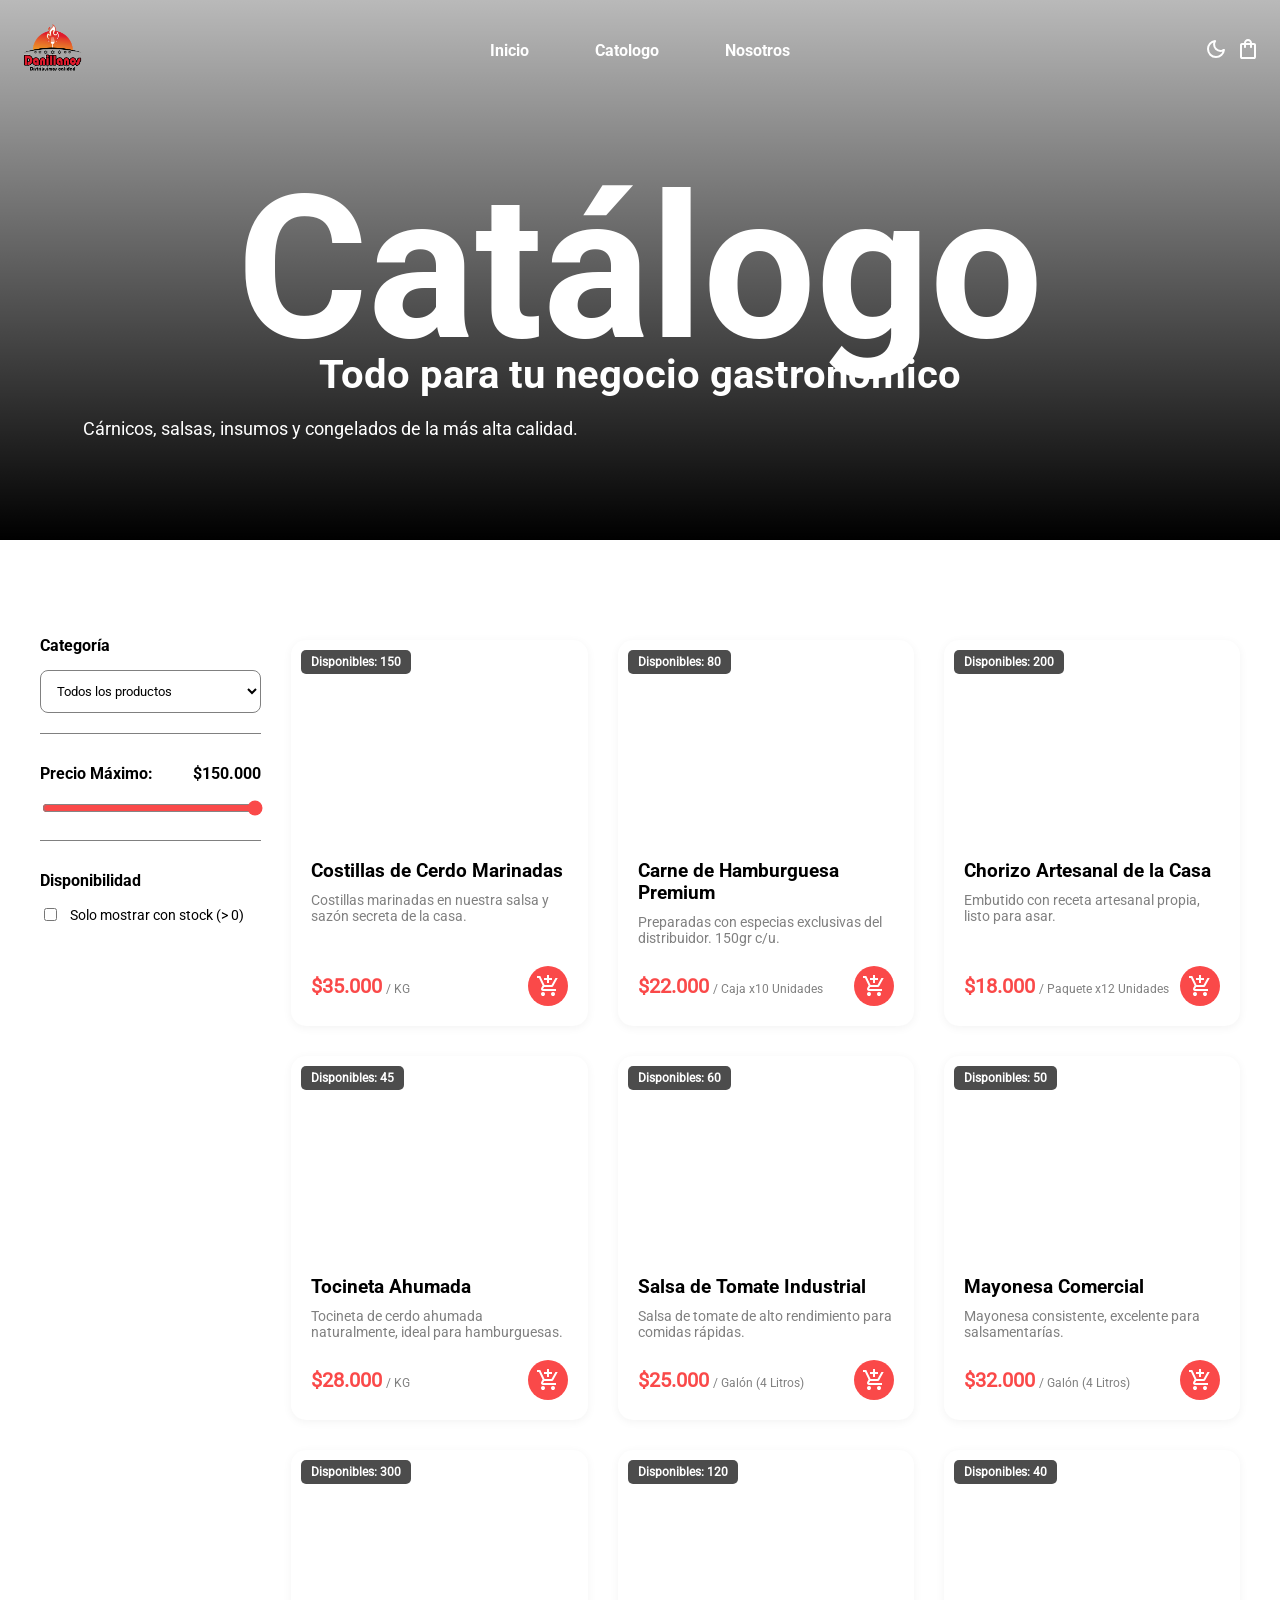
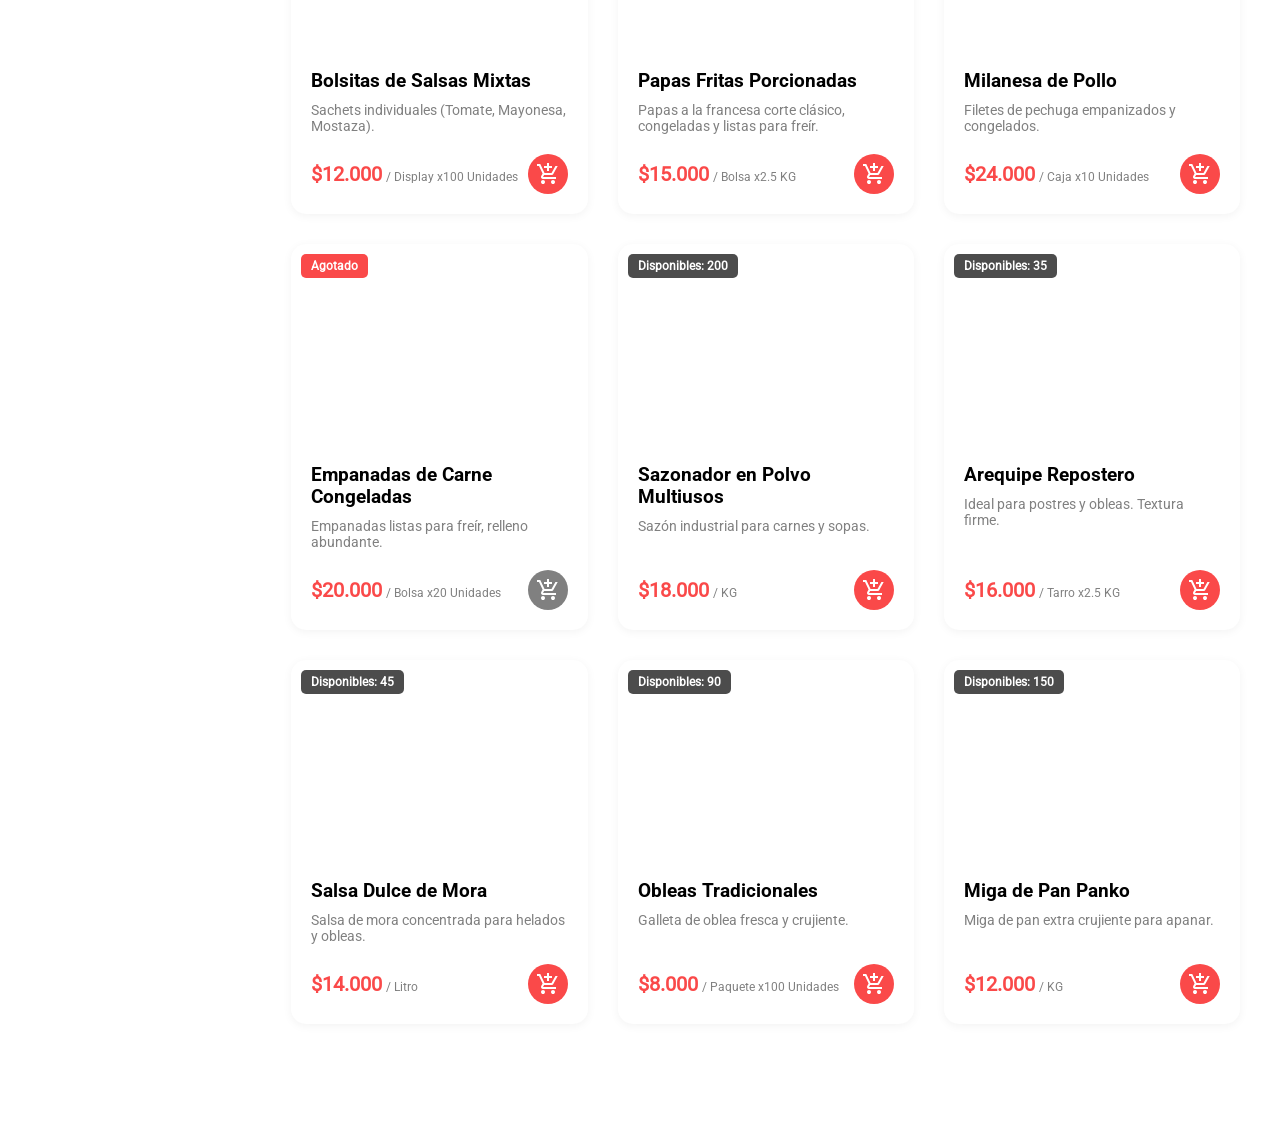
==== catalogo.html @ 865ce817 "updated with new code" ====
<!DOCTYPE html>
<html lang="es">
<head>
    <title>Catálogo - Danillanos</title>
    <link rel="icon" type="image/x-icon" href="src/media/lightmode.png">
    <link rel="stylesheet" href="style.css">
    <link rel="stylesheet" href="icons.css">
    <script type="text/javascript" src="/js/theme.js" defer></script>
    <script src="/js/tienda.js" defer></script>
    <meta content="width=device-width, initial-scale=1" name="viewport" />
</head>
<body>
    <header id="scroll-change">
        <div class="logo">
                <img class="lightlogo" src="src/media/lightmode.png">
                <img class="darklogo" src="src/media/darkmode.png">
            </div>
            <div class="navlinks">
                <ul>
                    <li>Inicio</li>
                    <li>Catologo</li>
                    <li>Nosotros</li>
                </ul>
            </div>
            <div class="navicons">
                <button id="themechange" class="themechanger desktop-theme-changer">
                    <svg class="moonhover" id="themechange" xmlns="http://www.w3.org/2000/svg" height="24px" viewBox="0 -960 960 960" width="24px"><path d="M480-120q-151 0-255.5-104.5T120-480q0-138 90-239.5T440-838q13-2 23 3.5t16 14.5q6 9 6.5 21t-7.5 23q-17 26-25.5 55t-8.5 61q0 90 63 153t153 63q31 0 61.5-9t54.5-25q11-7 22.5-6.5T819-479q10 5 15.5 15t3.5 24q-14 138-117.5 229T480-120Z"/></svg>
                    <svg class="moon" xmlns="http://www.w3.org/2000/svg" height="24px" viewBox="0 -960 960 960" width="24px"><path d="M480-120q-151 0-255.5-104.5T120-480q0-138 90-239.5T440-838q13-2 23 3.5t16 14.5q6 9 6.5 21t-7.5 23q-17 26-25.5 55t-8.5 61q0 90 63 153t153 63q31 0 61.5-9t54.5-25q11-7 22.5-6.5T819-479q10 5 15.5 15t3.5 24q-14 138-117.5 229T480-120Zm0-80q88 0 158-48.5T740-375q-20 5-40 8t-40 3q-123 0-209.5-86.5T364-660q0-20 3-40t8-40q-78 32-126.5 102T200-480q0 116 82 198t198 82Zm-10-270Z"/></svg>
                    <svg class="sunhover" xmlns="http://www.w3.org/2000/svg" height="24px" viewBox="0 -960 960 960" width="24px" fill="#FFFFFF"><path d="M338.5-338.5Q280-397 280-480t58.5-141.5Q397-680 480-680t141.5 58.5Q680-563 680-480t-58.5 141.5Q563-280 480-280t-141.5-58.5ZM80-440q-17 0-28.5-11.5T40-480q0-17 11.5-28.5T80-520h80q17 0 28.5 11.5T200-480q0 17-11.5 28.5T160-440H80Zm720 0q-17 0-28.5-11.5T760-480q0-17 11.5-28.5T800-520h80q17 0 28.5 11.5T920-480q0 17-11.5 28.5T880-440h-80ZM451.5-771.5Q440-783 440-800v-80q0-17 11.5-28.5T480-920q17 0 28.5 11.5T520-880v80q0 17-11.5 28.5T480-760q-17 0-28.5-11.5Zm0 720Q440-63 440-80v-80q0-17 11.5-28.5T480-200q17 0 28.5 11.5T520-160v80q0 17-11.5 28.5T480-40q-17 0-28.5-11.5ZM226-678l-43-42q-12-11-11.5-28t11.5-29q12-12 29-12t28 12l42 43q11 12 11 28t-11 28q-11 12-27.5 11.5T226-678Zm494 495-42-43q-11-12-11-28.5t11-27.5q11-12 27.5-11.5T734-282l43 42q12 11 11.5 28T777-183q-12 12-29 12t-28-12Zm-42-495q-12-11-11.5-27.5T678-734l42-43q11-12 28-11.5t29 11.5q12 12 12 29t-12 28l-43 42q-12 11-28 11t-28-11ZM183-183q-12-12-12-29t12-28l43-42q12-11 28.5-11t27.5 11q12 11 11.5 27.5T282-226l-42 43q-11 12-28 11.5T183-183Z"/></svg>
                    <svg class="sun" xmlns="http://www.w3.org/2000/svg" height="24px" viewBox="0 -960 960 960" width="24px" fill="#e3e3e3"><path d="M565-395q35-35 35-85t-35-85q-35-35-85-35t-85 35q-35 35-35 85t35 85q35 35 85 35t85-35Zm-226.5 56.5Q280-397 280-480t58.5-141.5Q397-680 480-680t141.5 58.5Q680-563 680-480t-58.5 141.5Q563-280 480-280t-141.5-58.5ZM80-440q-17 0-28.5-11.5T40-480q0-17 11.5-28.5T80-520h80q17 0 28.5 11.5T200-480q0 17-11.5 28.5T160-440H80Zm720 0q-17 0-28.5-11.5T760-480q0-17 11.5-28.5T800-520h80q17 0 28.5 11.5T920-480q0 17-11.5 28.5T880-440h-80ZM451.5-771.5Q440-783 440-800v-80q0-17 11.5-28.5T480-920q17 0 28.5 11.5T520-880v80q0 17-11.5 28.5T480-760q-17 0-28.5-11.5Zm0 720Q440-63 440-80v-80q0-17 11.5-28.5T480-200q17 0 28.5 11.5T520-160v80q0 17-11.5 28.5T480-40q-17 0-28.5-11.5ZM226-678l-43-42q-12-11-11.5-28t11.5-29q12-12 29-12t28 12l42 43q11 12 11 28t-11 28q-11 12-27.5 11.5T226-678Zm494 495-42-43q-11-12-11-28.5t11-27.5q11-12 27.5-11.5T734-282l43 42q12 11 11.5 28T777-183q-12 12-29 12t-28-12Zm-42-495q-12-11-11.5-27.5T678-734l42-43q11-12 28-11.5t29 11.5q12 12 12 29t-12 28l-43 42q-12 11-28 11t-28-11ZM183-183q-12-12-12-29t12-28l43-42q12-11 28.5-11t27.5 11q12 11 11.5 27.5T282-226l-42 43q-11 12-28 11.5T183-183Zm297-297Z"/></svg>
                </button>
                <button class="bagicon desktop-shopping-cart">
                    <svg class="baghover" xmlns="http://www.w3.org/2000/svg" height="24px" viewBox="0 -960 960 960" width="24px"><path d="M240-80q-33 0-56.5-23.5T160-160v-480q0-33 23.5-56.5T240-720h80q0-66 47-113t113-47q66 0 113 47t47 113h80q33 0 56.5 23.5T800-640v480q0 33-23.5 56.5T720-80H240Zm160-640h160q0-33-23.5-56.5T480-800q-33 0-56.5 23.5T400-720Zm228.5 188.5Q640-543 640-560v-80h-80v80q0 17 11.5 28.5T600-520q17 0 28.5-11.5Zm-240 0Q400-543 400-560v-80h-80v80q0 17 11.5 28.5T360-520q17 0 28.5-11.5Z"/></svg>
                    <svg class="bag" xmlns="http://www.w3.org/2000/svg" height="24px" viewBox="0 -960 960 960" width="24px"><path d="M240-80q-33 0-56.5-23.5T160-160v-480q0-33 23.5-56.5T240-720h80q0-66 47-113t113-47q66 0 113 47t47 113h80q33 0 56.5 23.5T800-640v480q0 33-23.5 56.5T720-80H240Zm0-80h480v-480h-80v80q0 17-11.5 28.5T600-520q-17 0-28.5-11.5T560-560v-80H400v80q0 17-11.5 28.5T360-520q-17 0-28.5-11.5T320-560v-80h-80v480Zm160-560h160q0-33-23.5-56.5T480-800q-33 0-56.5 23.5T400-720ZM240-160v-480 480Z"/></svg>
                </button> 
                <button class="mobile-menu" id="mobile-dropdown">
                    <svg class="hamburger" id="hamburger" xmlns="http://www.w3.org/2000/svg" height="24px" viewBox="0 -960 960 960" width="24px" fill="#e3e3e3"><path d="M160-240q-17 0-28.5-11.5T120-280q0-17 11.5-28.5T160-320h640q17 0 28.5 11.5T840-280q0 17-11.5 28.5T800-240H160Zm0-200q-17 0-28.5-11.5T120-480q0-17 11.5-28.5T160-520h640q17 0 28.5 11.5T840-480q0 17-11.5 28.5T800-440H160Zm0-200q-17 0-28.5-11.5T120-680q0-17 11.5-28.5T160-720h640q17 0 28.5 11.5T840-680q0 17-11.5 28.5T800-640H160Z"/></svg>
                    <svg class="close" id="close" xmlns="http://www.w3.org/2000/svg" height="24px" viewBox="0 -960 960 960" width="24px" fill="#e3e3e3"><path d="M480-424 284-228q-11 11-28 11t-28-11q-11-11-11-28t11-28l196-196-196-196q-11-11-11-28t11-28q11-11 28-11t28 11l196 196 196-196q11-11 28-11t28 11q11 11 11 28t-11 28L536-480l196 196q11 11 11 28t-11 28q-11 11-28 11t-28-11L480-424Z"/></svg>
                </button> 
            </div>
            <div class="menu" id="dropdown">
                <ul>
                    <li>Inicio</li>
                    <li>Catologo</li>
                    <li>Nosotros</li>
                </ul>
                <div>
                    <button id="mobile-themechange" class="themechanger">
                    <svg class="moonhover" id="themechange" xmlns="http://www.w3.org/2000/svg" height="24px" viewBox="0 -960 960 960" width="24px"><path d="M480-120q-151 0-255.5-104.5T120-480q0-138 90-239.5T440-838q13-2 23 3.5t16 14.5q6 9 6.5 21t-7.5 23q-17 26-25.5 55t-8.5 61q0 90 63 153t153 63q31 0 61.5-9t54.5-25q11-7 22.5-6.5T819-479q10 5 15.5 15t3.5 24q-14 138-117.5 229T480-120Z"/></svg>
                    <svg class="moon" xmlns="http://www.w3.org/2000/svg" height="24px" viewBox="0 -960 960 960" width="24px"><path d="M480-120q-151 0-255.5-104.5T120-480q0-138 90-239.5T440-838q13-2 23 3.5t16 14.5q6 9 6.5 21t-7.5 23q-17 26-25.5 55t-8.5 61q0 90 63 153t153 63q31 0 61.5-9t54.5-25q11-7 22.5-6.5T819-479q10 5 15.5 15t3.5 24q-14 138-117.5 229T480-120Zm0-80q88 0 158-48.5T740-375q-20 5-40 8t-40 3q-123 0-209.5-86.5T364-660q0-20 3-40t8-40q-78 32-126.5 102T200-480q0 116 82 198t198 82Zm-10-270Z"/></svg>
                    <svg class="sunhover" xmlns="http://www.w3.org/2000/svg" height="24px" viewBox="0 -960 960 960" width="24px" fill="#FFFFFF"><path d="M338.5-338.5Q280-397 280-480t58.5-141.5Q397-680 480-680t141.5 58.5Q680-563 680-480t-58.5 141.5Q563-280 480-280t-141.5-58.5ZM80-440q-17 0-28.5-11.5T40-480q0-17 11.5-28.5T80-520h80q17 0 28.5 11.5T200-480q0 17-11.5 28.5T160-440H80Zm720 0q-17 0-28.5-11.5T760-480q0-17 11.5-28.5T800-520h80q17 0 28.5 11.5T920-480q0 17-11.5 28.5T880-440h-80ZM451.5-771.5Q440-783 440-800v-80q0-17 11.5-28.5T480-920q17 0 28.5 11.5T520-880v80q0 17-11.5 28.5T480-760q-17 0-28.5-11.5Zm0 720Q440-63 440-80v-80q0-17 11.5-28.5T480-200q17 0 28.5 11.5T520-160v80q0 17-11.5 28.5T480-40q-17 0-28.5-11.5ZM226-678l-43-42q-12-11-11.5-28t11.5-29q12-12 29-12t28 12l42 43q11 12 11 28t-11 28q-11 12-27.5 11.5T226-678Zm494 495-42-43q-11-12-11-28.5t11-27.5q11-12 27.5-11.5T734-282l43 42q12 11 11.5 28T777-183q-12 12-29 12t-28-12Zm-42-495q-12-11-11.5-27.5T678-734l42-43q11-12 28-11.5t29 11.5q12 12 12 29t-12 28l-43 42q-12 11-28 11t-28-11ZM183-183q-12-12-12-29t12-28l43-42q12-11 28.5-11t27.5 11q12 11 11.5 27.5T282-226l-42 43q-11 12-28 11.5T183-183Z"/></svg>
                    <svg class="sun" xmlns="http://www.w3.org/2000/svg" height="24px" viewBox="0 -960 960 960" width="24px" fill="#e3e3e3"><path d="M565-395q35-35 35-85t-35-85q-35-35-85-35t-85 35q-35 35-35 85t35 85q35 35 85 35t85-35Zm-226.5 56.5Q280-397 280-480t58.5-141.5Q397-680 480-680t141.5 58.5Q680-563 680-480t-58.5 141.5Q563-280 480-280t-141.5-58.5ZM80-440q-17 0-28.5-11.5T40-480q0-17 11.5-28.5T80-520h80q17 0 28.5 11.5T200-480q0 17-11.5 28.5T160-440H80Zm720 0q-17 0-28.5-11.5T760-480q0-17 11.5-28.5T800-520h80q17 0 28.5 11.5T920-480q0 17-11.5 28.5T880-440h-80ZM451.5-771.5Q440-783 440-800v-80q0-17 11.5-28.5T480-920q17 0 28.5 11.5T520-880v80q0 17-11.5 28.5T480-760q-17 0-28.5-11.5Zm0 720Q440-63 440-80v-80q0-17 11.5-28.5T480-200q17 0 28.5 11.5T520-160v80q0 17-11.5 28.5T480-40q-17 0-28.5-11.5ZM226-678l-43-42q-12-11-11.5-28t11.5-29q12-12 29-12t28 12l42 43q11 12 11 28t-11 28q-11 12-27.5 11.5T226-678Zm494 495-42-43q-11-12-11-28.5t11-27.5q11-12 27.5-11.5T734-282l43 42q12 11 11.5 28T777-183q-12 12-29 12t-28-12Zm-42-495q-12-11-11.5-27.5T678-734l42-43q11-12 28-11.5t29 11.5q12 12 12 29t-12 28l-43 42q-12 11-28 11t-28-11ZM183-183q-12-12-12-29t12-28l43-42q12-11 28.5-11t27.5 11q12 11 11.5 27.5T282-226l-42 43q-11 12-28 11.5T183-183Zm297-297Z"/></svg>
                </button>
                <button class="bagicon">
                    <svg class="baghover" xmlns="http://www.w3.org/2000/svg" height="24px" viewBox="0 -960 960 960" width="24px"><path d="M240-80q-33 0-56.5-23.5T160-160v-480q0-33 23.5-56.5T240-720h80q0-66 47-113t113-47q66 0 113 47t47 113h80q33 0 56.5 23.5T800-640v480q0 33-23.5 56.5T720-80H240Zm160-640h160q0-33-23.5-56.5T480-800q-33 0-56.5 23.5T400-720Zm228.5 188.5Q640-543 640-560v-80h-80v80q0 17 11.5 28.5T600-520q17 0 28.5-11.5Zm-240 0Q400-543 400-560v-80h-80v80q0 17 11.5 28.5T360-520q17 0 28.5-11.5Z"/></svg>
                    <svg class="bag" xmlns="http://www.w3.org/2000/svg" height="24px" viewBox="0 -960 960 960" width="24px"><path d="M240-80q-33 0-56.5-23.5T160-160v-480q0-33 23.5-56.5T240-720h80q0-66 47-113t113-47q66 0 113 47t47 113h80q33 0 56.5 23.5T800-640v480q0 33-23.5 56.5T720-80H240Zm0-80h480v-480h-80v80q0 17-11.5 28.5T600-520q-17 0-28.5-11.5T560-560v-80H400v80q0 17-11.5 28.5T360-520q-17 0-28.5-11.5T320-560v-80h-80v480Zm160-560h160q0-33-23.5-56.5T480-800q-33 0-56.5 23.5T400-720ZM240-160v-480 480Z"/></svg>
                </button> 
                </div>
            </div>
            <div class="overlay" id="overlay" style="display: none;"></div>
    </header>

    <div class="hero catalog-hero" style="background-image: url('https://images.unsplash.com/photo-1555939594-58d7cb561ad1?w=1600&q=80'); background-size: cover; background-position: center;">
        <div class="container-overlay" style="padding-top: 80px;">
            <div class="text-holder">
                <h1>Catálogo</h1>
                <h2>Todo para tu negocio gastronómico</h2>
                <p style="margin-top: 20px; font-size: 18px; max-width: 600px;">Cárnicos, salsas, insumos y congelados de la más alta calidad.</p>
            </div>
        </div>
    </div>

    <div class="catalog-container">
        <aside class="filters">
            <div class="filter-group">
                <h3>Categoría</h3>
                <select id="filter-categoria" class="minimal-select" onchange="aplicarFiltros()">
                    <option value="todos">Todos los productos</option>
                    <option value="carnes">Carnes y Embutidos</option>
                    <option value="salsas">Salsas y Aderezos</option>
                    <option value="congelados">Congelados</option>
                    <option value="insumos">Insumos y Dulces</option>
                </select>
            </div>

            <div class="filter-group">
                <h3>Precio Máximo: <span id="price-display">$150.000</span></h3>
                <input type="range" id="filter-precio" class="minimal-slider" min="0" max="150000" step="5000" value="150000" oninput="actualizarPrecioDisplay(); aplicarFiltros()">
            </div>

            <div class="filter-group">
                <h3>Disponibilidad</h3>
                <label class="minimal-checkbox">
                    <input type="checkbox" id="filter-stock" onchange="aplicarFiltros()">
                    Solo mostrar con stock (> 0)
                </label>
            </div>
        </aside>

        <main>
            <div class="product-grid" id="full-product-grid">
                </div>
        </main>
    </div>
</body>
</html>
---- style.css ----
@font-face {
    font-family: "roboto-standard";
    font-weight: normal;
    src: url("/src/fonts/Roboto-VariableFont_wdth\,wght.ttf");
}
@font-face {
    font-family: "roboto-titles";
    font-weight: bolder;
    src: url("/src/fonts/Roboto-VariableFont_wdth\,wght.ttf");
}
@font-face {
    font-family: "roboto-subtitles";
    font-weight: bold;
    src: url("/src/fonts/Roboto-VariableFont_wdth\,wght.ttf");
}

:root{
    --color: white;
    --contrast: gray;
    --text: black;
    --main: rgb(250, 73, 73);
    --overlay: rgba(0, 0, 0, 0.753);
}

.dark{
    --color: rgb(20, 20, 20);
    --contrast: gray;
    --text: white;
    --main: rgb(250, 73, 73);
    --overlay: rgba(255, 255, 255, 0.39);
}

body{
    margin: 0;
    padding: 0;
    font-family: 'roboto-standard';
    text-align: center;
    background-color: var(--color);
    overflow-y: auto;
    overflow-x: hidden;
    transition: background-color 0.3s ease; 
}

section{
    transition: background-color 0.3s ease; 
}

div, div *{
    transition: background-color 0.3s ease; 
}

body.out{
    overflow-y: hidden;
}

header{
    transition: background-color 0.3s ease; 
    z-index: 49;
    display: flex;
    flex-direction: row;
    justify-content: space-between;
    align-items: center;
    box-sizing: border-box;
    margin: 0;
    top: 0;
    position: fixed;
    padding: 20px;
    height: 100px;
    width: 100%;
    color: var(--text);
}

.text-holder{
    display: flex;
    flex-direction: column;
    flex: 1;
    width: 100%;
    justify-content: center;
    align-content: center;
}

.button-holder{
    width: 100%;
    display: flex;
    box-sizing: border-box;
    flex-direction: row;
    align-items: center;
    justify-content: center;
    gap: 8px;
    flex-wrap: wrap;
}

.button-holder svg{
    height: 15px;
}

.button-holder button{
    display: flex;
    gap: 30px;
    flex-direction: row;
    justify-content: space-between;
    align-items: center;
    color: white;
    font-weight: bold;
    position: relative;
    height: 55px;
    border-radius: 15px;
    border-style: none;
    padding: 20px;
    margin: 0;
}

header.scrolled{
    background-color: var(--color);
}

header img{
    height: 50px;
    cursor: pointer;
}

li{
    font-family: 'roboto-titles';
    font-weight: bold;
}

.navlinks{
    width: 300px;
}
.logo{
    width: 100px;
    text-align: left;
}

.overlay{
    z-index: 50;
    height: 150vh;
    width: 150vw;
    position: fixed;
    overflow: hidden;
    top: 0;
    right: 0;
    background-color: var(--overlay);
}

.container-overlay{
    position: absolute;
    height: inherit;
    width: inherit;
    background-image: linear-gradient(to top, rgb(0, 0, 0), rgba(0, 0, 0, 0.274));
    display: flex;
    flex-direction: column;
    box-sizing: border-box;
    padding: 30px;
    justify-content: center;
    align-items: center;
    padding-top: 130px;
}


.container{
    height: 40vh;
    box-sizing: border-box;
    width: 100%;
}
p{
    margin: 0;
    padding: 0;
}

#main{
    background-image: url(/src/media/herobackground.png);
    background-size: cover;
}

@media only screen and (max-width: 923px) {
    .hero{
        height: 100dvh;
        width: 100%;
        display: flex;
        box-sizing: border-box;
        flex-direction: column;
        justify-content: center;
        align-items: center;
        color: white;
    }
    .button-holder{
        align-items: flex-start;
        justify-content: flex-start;
    }
    .hero{
        text-align: left;
    }
    .navlinks{
        display: none;
    }
    .desktop-shopping-cart, .desktop-theme-changer{
        display: none;
    }
    .menu{
        z-index: 51;
        display: flex;
        flex-direction: column;
        align-items: right;
        position: fixed;
        height: 100dvh;
        width: clamp(300px, 60%, 400px);
        justify-content: end;
        box-sizing: border-box;
        margin: 0;
        padding: 60px;
        padding-top: 96px;
        text-align: right;
        top: 0;
        right: 0;
        display: none;
        background-color: var(--color);
    }
    .menu.out{
        display: flex !important;
        background-color: var(--color);
    }
    .overlay.out{
        display: block !important;
        background-color: rgba(36, 36, 36, 0.137);
    }
    header ul{
        list-style: none;
        display: flex;
        flex-direction: column;
        justify-items: right;
        flex: 1;
        text-align: right;
        font-size: 25px;
        gap: 15px;
        padding: 0;
        margin: 0;
    }
    header .hamburger{
        fill: white !important;
    }

    header.scrolled .hamburger{
        fill: var(--text) !important;
    }

    .menu div{
        display: flex;
        flex-direction: row;
        justify-content: space-between;
        height: 50px;
        width: 100%;
    }
    h1{
        font-family: 'roboto-titles';
        font-size: 15vw;
        margin: 0;
        padding: 0;
    }
    h2{
        font-family: 'roboto-subtitles';
        font-size: 5vw;
        margin: 0;
        padding: 0;
    }
}

@media only screen and (min-width: 923px) {
    h1{
        font-family: 'roboto-titles';
        font-size: 200px;
        margin: 0;
        padding: 0;
        height: 200px;
    }
    h2{
        font-family: 'roboto-subtitles';
        font-size: 40px;
        margin: 0;
        padding: 0;
    }
    .hero{
        height: 100vh;
        width: 100%;
        display: flex;
        box-sizing: border-box;
        flex-direction: column;
        justify-content: center;
        align-items: center;
        color: white;
    }
    .mobile-menu, .hamburger, .close{
        display: none !important;
    }
    .menu{
        display: none;
    }
    header ul{
        list-style: none;
        display: flex;
        flex-direction: row;
        align-items: center;
        justify-content: space-between;
        padding: 0;
        margin: 0;
    }
    header{
        color: white;
    }
    header.scrolled{
        color: var(--text);
    }
    header svg{
        fill: white !important;
    }

    header.scrolled svg{
        fill: var(--text) !important;
    }
}

.banner-sazon {
    background-color: var(--color);
    padding: 60px 20px;
    border-top: 1px solid var(--contrast);
    border-bottom: 1px solid var(--contrast);
}
.sazon-content {
    max-width: 800px;
    margin: 0 auto;
    color: var(--text);
}
.sazon-content h2 { color: var(--main); margin-bottom: 15px;}

.lite-catalog-section, .catalog-container {
    padding: 60px 20px;
    color: var(--text);
    background-color: var(--color);
}

/* Grilla de Productos */
.product-grid {
    display: grid;
    grid-template-columns: repeat(auto-fill, minmax(280px, 1fr));
    gap: 30px;
    max-width: 1200px;
    margin: 40px auto;
}

.product-card {
    background-color: var(--color);
    border: 1px solid var(--contrast);
    border-radius: 15px;
    overflow: hidden;
    display: flex;
    flex-direction: column;
    text-align: left;
    box-shadow: 0 4px 6px rgba(0,0,0,0.1);
    transition: transform 0.3s;
}
.product-card:hover { transform: translateY(-5px); }

.product-img {
    height: 200px;
    background-size: cover;
    background-position: center;
}

.product-info {
    padding: 20px;
    display: flex;
    flex-direction: column;
    flex-grow: 1;
}

.product-info h3 { margin: 0 0 10px 0; font-family: 'roboto-subtitles'; }
.product-info p { font-size: 14px; color: var(--contrast); margin-bottom: 20px; flex-grow: 1;}

.product-bottom {
    display: flex;
    justify-content: space-between;
    align-items: center;
}

.price { font-weight: bold; font-size: 20px; color: var(--main); }

.add-cart {
    background-color: var(--main);
    border: none;
    border-radius: 50%;
    width: 40px; height: 40px;
    cursor: pointer;
    display: flex; justify-content: center; align-items: center;
}

.btn-ver-mas {
    display: inline-block;
    padding: 15px 30px;
    background-color: var(--text);
    color: var(--color);
    text-decoration: none;
    border-radius: 10px;
    font-weight: bold;
    margin-top: 20px;
}

/* Página de Catálogo */
.page-header {
    margin-top: 100px;
    padding: 40px 20px;
    background-color: var(--main);
    color: white;
}
.catalog-container { display: flex; gap: 30px; max-width: 1200px; margin: 0 auto; align-items: flex-start;}
.filters { width: 250px; text-align: left; position: sticky; top: 120px;}
.filter-btn {
    display: block; width: 100%; padding: 10px; margin-bottom: 10px;
    background: none; border: 1px solid var(--contrast);
    color: var(--text); border-radius: 5px; cursor: pointer; text-align: left;
}
.filter-btn.active, .filter-btn:hover { background-color: var(--main); color: white; border-color: var(--main); }
main { flex-grow: 1; }

/* Checkout Visual */
.checkout-container { max-width: 1000px; margin: 150px auto 50px; padding: 0 20px; text-align: left; color: var(--text); }
.checkout-steps { display: flex; justify-content: space-between; margin-bottom: 40px; border-bottom: 2px solid var(--contrast); padding-bottom: 10px;}
.step { color: var(--contrast); font-weight: bold; }
.step.active { color: var(--main); }
.checkout-grid { display: grid; grid-template-columns: 2fr 1fr; gap: 40px; }
.checkout-form input {
    width: 100%; padding: 15px; margin-bottom: 15px;
    background-color: transparent; border: 1px solid var(--contrast); color: var(--text); border-radius: 8px; box-sizing: border-box;
}
.payment-methods { display: flex; flex-direction: column; gap: 10px; margin-bottom: 20px;}
.order-summary { background-color: rgba(128,128,128,0.1); padding: 25px; border-radius: 15px; height: fit-content; }

/* Footer */
footer {
    display: grid; grid-template-columns: 1fr 1fr; gap: 20px;
    padding: 60px 40px; background-color: rgb(20,20,20); color: white; text-align: left;
}
.whatsapp-btn {
    display: inline-flex; align-items: center; gap: 10px;
    background-color: #25D366; color: white; padding: 10px 20px; border-radius: 10px; text-decoration: none; font-weight: bold;
}

@media only screen and (max-width: 923px) {
    .catalog-container { flex-direction: column; }
    .filters { width: 100%; position: static; }
    .checkout-grid { grid-template-columns: 1fr; }
    footer { grid-template-columns: 1fr; }
}

.catalog-hero {
    height: 60vh !important; /* Más pequeño que el hero principal */
    min-height: 400px;
}

/* Sidebar de Filtros Minimalista */
.filters {
    width: 280px;
    background-color: transparent;
    padding: 20px 0;
    position: sticky;
    top: 120px;
}

.filter-group {
    margin-bottom: 30px;
    text-align: left;
    border-bottom: 1px solid var(--contrast);
    padding-bottom: 20px;
}
.filter-group:last-child { border-bottom: none; }
.filter-group h3 { font-family: 'roboto-subtitles'; font-size: 16px; margin-bottom: 15px; display: flex; justify-content: space-between;}

/* Controles de Formulario Clean */
.minimal-select {
    width: 100%;
    padding: 12px;
    background-color: transparent;
    color: var(--text);
    border: 1px solid var(--contrast);
    border-radius: 8px;
    font-family: 'roboto-standard';
    outline: none;
    cursor: pointer;
}
.minimal-select option { background-color: var(--color); color: var(--text); }

.minimal-slider {
    width: 100%;
    accent-color: var(--main);
    cursor: pointer;
}

.minimal-checkbox {
    display: flex;
    align-items: center;
    gap: 10px;
    cursor: pointer;
    font-size: 14px;
    color: var(--text);
}

/* Mejoras a la Tarjeta de Producto */
.product-card {
    border: none;
    box-shadow: 0 2px 10px rgba(0,0,0,0.05);
    background-color: var(--color); /* Soporte modo oscuro */
}
.dark .product-card {
    box-shadow: 0 2px 10px rgba(255,255,255,0.05);
    border: 1px solid #333;
}

.product-img { position: relative; }

.stock-badge {
    position: absolute;
    top: 10px; left: 10px;
    background-color: rgba(0, 0, 0, 0.7);
    color: white;
    padding: 5px 10px;
    border-radius: 5px;
    font-size: 12px;
    font-weight: bold;
}
.stock-badge.out-stock { background-color: var(--main); }

.unit-text {
    font-size: 12px;
    color: var(--contrast);
}

.add-cart:disabled {
    background-color: var(--contrast);
    cursor: not-allowed;
}

@media only screen and (max-width: 923px) {
    .catalog-hero { height: 40vh !important; }
}
---- icons.css ----
.darklogo{
    display: none;
}
.dark .lightlogo{
    display: none;
}

.dark .darklogo {
    display: inline;
}

.navicons{
    width: 100px;
    display: flex;
    gap: 8px;
    justify-content: end;
}

.navicons svg{
    fill: var(--text);
    padding: 0;
    margin: 0;
    transition: transform 0.3s ease-in-out, opacity 0.3s ease-in-out;
    cursor: pointer;
}

.menu svg{
    fill: var(--text);
    padding: 0;
    margin: 0;
    transition: transform 0.3s ease-in-out, opacity 0.3s ease-in-out;
    cursor: pointer;
}

.menu button{
    width: 24px;
    height: inherit;
    padding: 0;
    margin: 0;
    border: none;
    background-color: transparent;
}

.navicons button{
    width: 24px;
    height: inherit;
    padding: 0;
    margin: 0;
    border: none;
    background-color: transparent;
}

.bag, .baghover{
    transform: scale(1);
}

.baghover{
    z-index: 10;
    opacity: 0;
    position: absolute;
}

.baghover:hover{
    opacity: 1;
}

.baghover:hover ~ .bag{
    opacity: 0;
}

.moon, .moonhover{
    transform: scale(1);
}

.moonhover{
    z-index: 10;
    opacity: 0;
    position: absolute;
}

.moonhover:hover{
    opacity: 1;
}

.moonhover:active{
    transform: scale(0.8);
    opacity: 1;
}

.moonhover:hover ~ .moon{
    opacity: 0;
}

.sun, .sunhover{
    transform: scale(1);
    display: none;
}

.dark .moon, .dark .moonhover{
    display: none;
}

.dark .sun, .dark .sunhover{
    display: inline;
}

.sunhover{
    z-index: 10;
    opacity: 0;
    position: absolute;
}

.sunhover:hover{
    opacity: 1;
}

.sunhover:active{
    transform: scale(0.8);
    opacity: 1;
}

.sunhover:hover ~ .sun{
    opacity: 0;
}

.chathover{
    z-index: 10;
    opacity: 0;
    position: absolute;
    right: 20px;
}

.contact-button:hover > .chathover{
    opacity: 1;
}

.contact-button:hover > .chat{
    opacity: 0;
}

.close{
    z-index: 52;
    opacity: 0;
    position: absolute !important;
    right: 20px;
}

.close.out{
    opacity: 1;
}
.hamburger.out{
    opacity: 0;
}


.hamburger, .close{
    transform: scale(1);
}
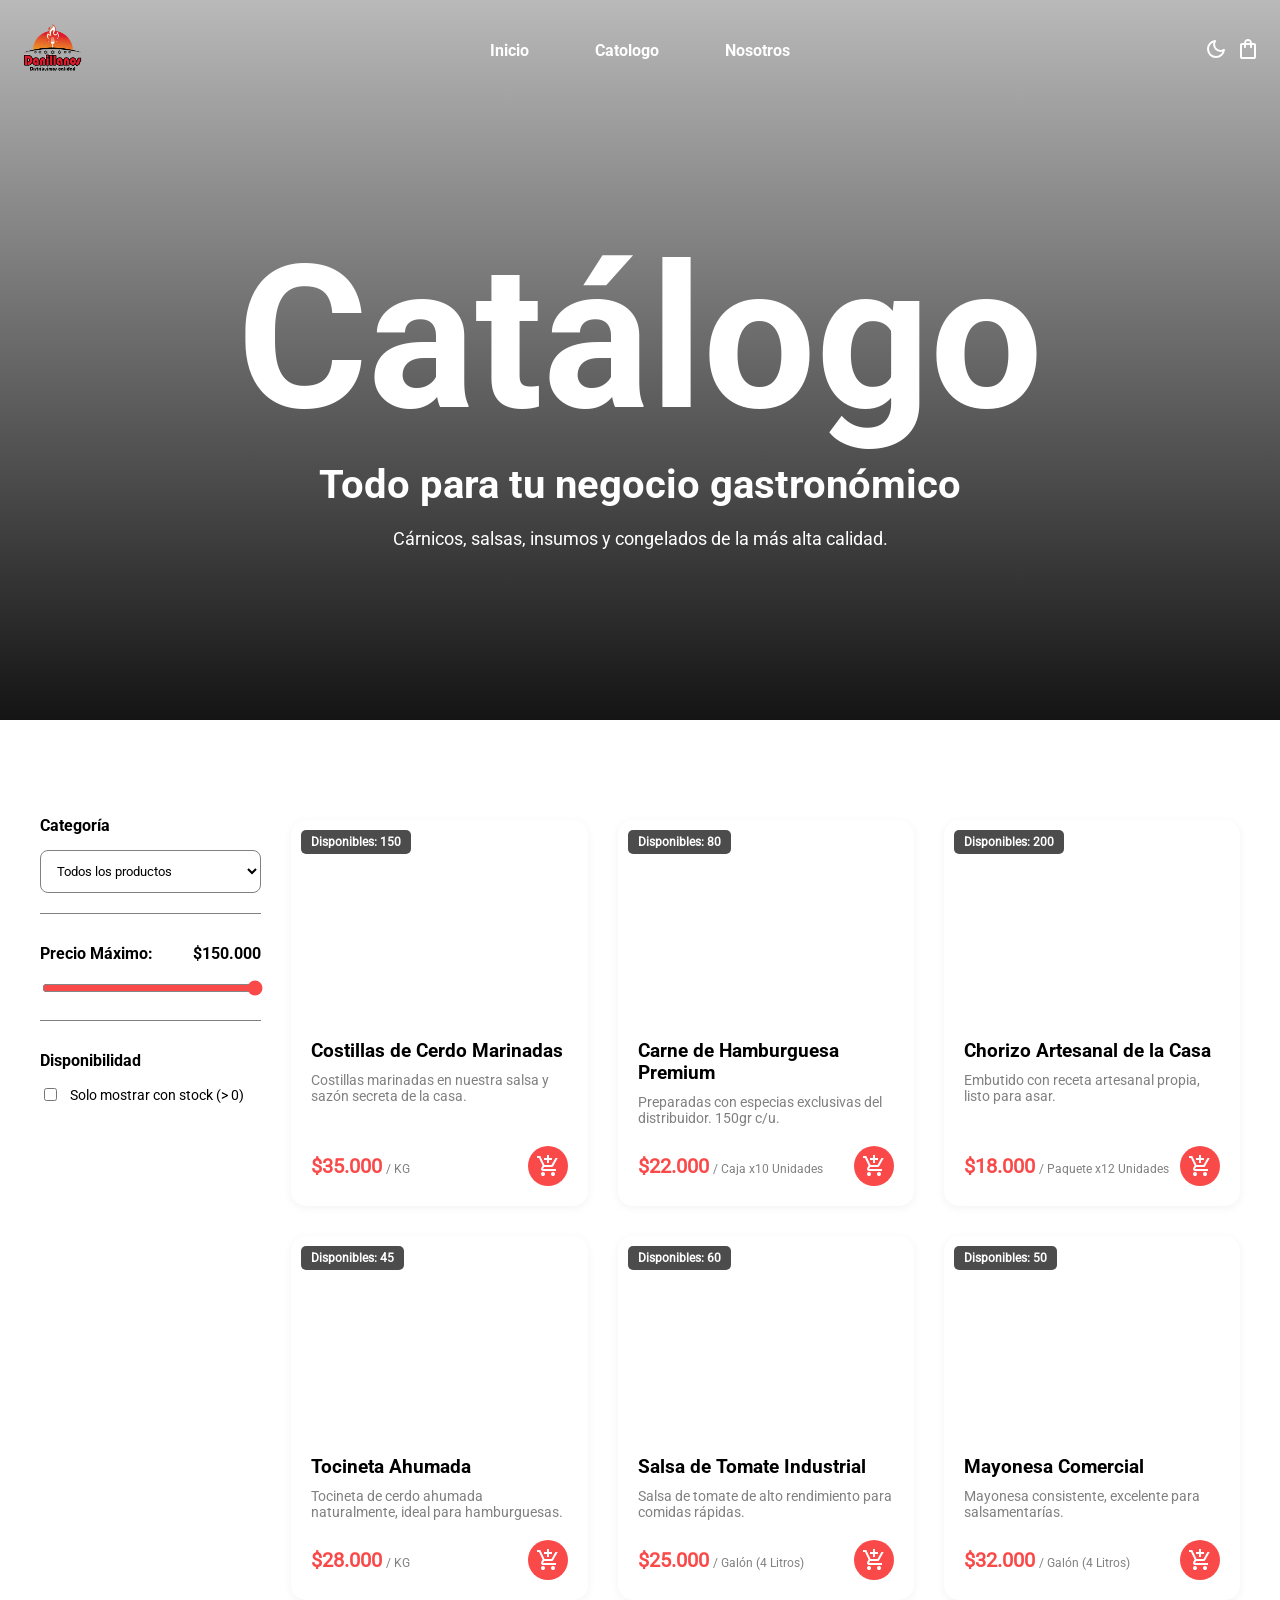
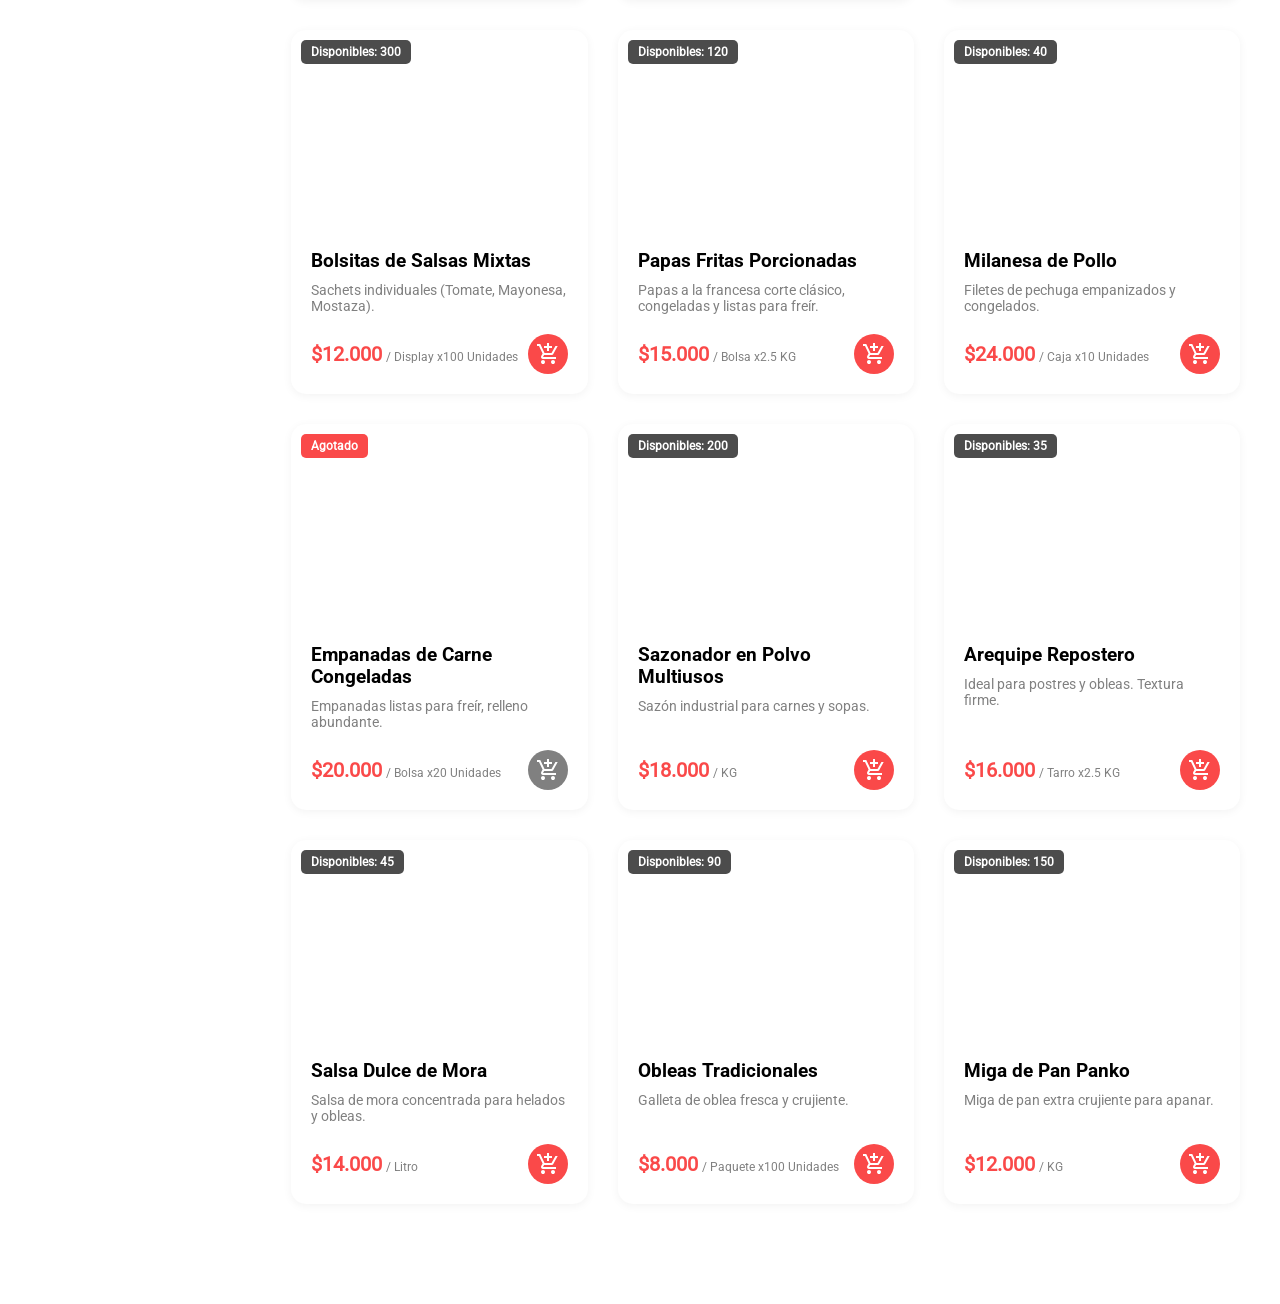
==== commit 046b7204: "bs" ====
--- a/catalogo.html
+++ b/catalogo.html
@@ -12,14 +12,14 @@
 <body>
     <header id="scroll-change">
         <div class="logo">
-                <img class="lightlogo" src="src/media/lightmode.png">
-                <img class="darklogo" src="src/media/darkmode.png">
+                <img class="lightlogo" src="src/media/lightmode.png" href="/">
+                <img class="darklogo" src="src/media/darkmode.png" href="/">
             </div>
             <div class="navlinks">
                 <ul>
-                    <li>Inicio</li>
-                    <li>Catologo</li>
-                    <li>Nosotros</li>
+                    <li><a href="/" style="text-decoration: none; color: var(--text-color);">Inicio</a></li>
+                    <li><a href="/catalogo" style="text-decoration: none; color: var(--text-color);">Catologo</a></li>
+                    <li><a href="/nosotros" style="text-decoration: none; color: var(--text-color);">Nosotros</a></li>
                 </ul>
             </div>
             <div class="navicons">
@@ -40,9 +40,9 @@
             </div>
             <div class="menu" id="dropdown">
                 <ul>
-                    <li>Inicio</li>
-                    <li>Catologo</li>
-                    <li>Nosotros</li>
+                    <li><a href="/" style="text-decoration: none; color: var(--text-color);">Inicio</a></li>
+                    <li><a href="/catalogo" style="text-decoration: none; color: var(--text-color);">Catologo</a></li>
+                    <li><a href="/nosotros" style="text-decoration: none; color: var(--text-color);">Nosotros</a></li>
                 </ul>
                 <div>
                     <button id="mobile-themechange" class="themechanger">
@@ -64,8 +64,8 @@
         <div class="container-overlay" style="padding-top: 80px;">
             <div class="text-holder">
                 <h1>Catálogo</h1>
-                <h2>Todo para tu negocio gastronómico</h2>
-                <p style="margin-top: 20px; font-size: 18px; max-width: 600px;">Cárnicos, salsas, insumos y congelados de la más alta calidad.</p>
+                <h2 style="margin-top: 40px;">Todo para tu negocio gastronómico</h2>
+                <p style="margin-top: 20px; font-size: 18px; max-width: 600px; align-self:center;">Cárnicos, salsas, insumos y congelados de la más alta calidad.</p>
             </div>
         </div>
     </div>
--- a/style.css
+++ b/style.css
@@ -28,6 +28,10 @@
     --text: white;
     --main: rgb(250, 73, 73);
     --overlay: rgba(255, 255, 255, 0.39);
+}
+
+.cart{
+    display: none;
 }
 
 body{
@@ -45,6 +49,11 @@
     transition: background-color 0.3s ease; 
 }
 
+main, main *{
+    transition: background-color 0.3s ease; 
+}
+
+
 div, div *{
     transition: background-color 0.3s ease; 
 }
@@ -54,7 +63,7 @@
 }
 
 header{
-    transition: background-color 0.3s ease; 
+    transition: background-color 0.3s ease, box-shadow 0.3s ease; 
     z-index: 49;
     display: flex;
     flex-direction: row;
@@ -112,6 +121,7 @@
 
 header.scrolled{
     background-color: var(--color);
+    box-shadow: 0 4px 6px rgba(0,0,0,0.1);
 }
 
 header img{
@@ -147,7 +157,7 @@
     position: absolute;
     height: inherit;
     width: inherit;
-    background-image: linear-gradient(to top, rgb(0, 0, 0), rgba(0, 0, 0, 0.274));
+    background-image: linear-gradient(to top, rgb(20, 20, 20), rgba(0, 0, 0, 0.274));
     display: flex;
     flex-direction: column;
     box-sizing: border-box;
@@ -174,6 +184,13 @@
 }
 
 @media only screen and (max-width: 923px) {
+    .product-grid{
+        overflow-y: visible;
+    }
+    .filters{
+        width: 100% !important;
+        position: relative !important;
+    }
     .hero{
         height: 100dvh;
         width: 100%;
@@ -322,8 +339,6 @@
 .banner-sazon {
     background-color: var(--color);
     padding: 60px 20px;
-    border-top: 1px solid var(--contrast);
-    border-bottom: 1px solid var(--contrast);
 }
 .sazon-content {
     max-width: 800px;
@@ -338,7 +353,6 @@
     background-color: var(--color);
 }
 
-/* Grilla de Productos */
 .product-grid {
     display: grid;
     grid-template-columns: repeat(auto-fill, minmax(280px, 1fr));
@@ -404,14 +418,20 @@
     margin-top: 20px;
 }
 
-/* Página de Catálogo */
 .page-header {
     margin-top: 100px;
     padding: 40px 20px;
     background-color: var(--main);
     color: white;
 }
-.catalog-container { display: flex; gap: 30px; max-width: 1200px; margin: 0 auto; align-items: flex-start;}
+
+.catalog-container { 
+    display: flex; 
+    gap: 30px; 
+    max-width: 1200px; 
+    margin: 0 auto; 
+    justify-content: center !important;
+}
 .filters { width: 250px; text-align: left; position: sticky; top: 120px;}
 .filter-btn {
     display: block; width: 100%; padding: 10px; margin-bottom: 10px;
@@ -421,9 +441,23 @@
 .filter-btn.active, .filter-btn:hover { background-color: var(--main); color: white; border-color: var(--main); }
 main { flex-grow: 1; }
 
-/* Checkout Visual */
-.checkout-container { max-width: 1000px; margin: 150px auto 50px; padding: 0 20px; text-align: left; color: var(--text); }
-.checkout-steps { display: flex; justify-content: space-between; margin-bottom: 40px; border-bottom: 2px solid var(--contrast); padding-bottom: 10px;}
+
+.checkout-container { 
+    max-width: 1000px; 
+    margin: 150px auto 50px; 
+    padding: 0 20px; 
+    text-align: left; 
+    color: var(--text); 
+}
+
+.checkout-steps { 
+    display: flex; 
+    justify-content: space-between; 
+    margin-bottom: 40px; 
+    border-bottom: 2px solid var(--contrast); 
+    padding-bottom: 10px;
+}
+
 .step { color: var(--contrast); font-weight: bold; }
 .step.active { color: var(--main); }
 .checkout-grid { display: grid; grid-template-columns: 2fr 1fr; gap: 40px; }
@@ -434,11 +468,12 @@
 .payment-methods { display: flex; flex-direction: column; gap: 10px; margin-bottom: 20px;}
 .order-summary { background-color: rgba(128,128,128,0.1); padding: 25px; border-radius: 15px; height: fit-content; }
 
-/* Footer */
+
 footer {
     display: grid; grid-template-columns: 1fr 1fr; gap: 20px;
     padding: 60px 40px; background-color: rgb(20,20,20); color: white; text-align: left;
 }
+
 .whatsapp-btn {
     display: inline-flex; align-items: center; gap: 10px;
     background-color: #25D366; color: white; padding: 10px 20px; border-radius: 10px; text-decoration: none; font-weight: bold;
@@ -452,7 +487,7 @@
 }
 
 .catalog-hero {
-    height: 60vh !important; /* Más pequeño que el hero principal */
+    height: 80vh !important; /* Más pequeño que el hero principal */
     min-height: 400px;
 }
 
@@ -539,5 +574,5 @@
 }
 
 @media only screen and (max-width: 923px) {
-    .catalog-hero { height: 40vh !important; }
+    .catalog-hero { height: 60vh !important; }
 }
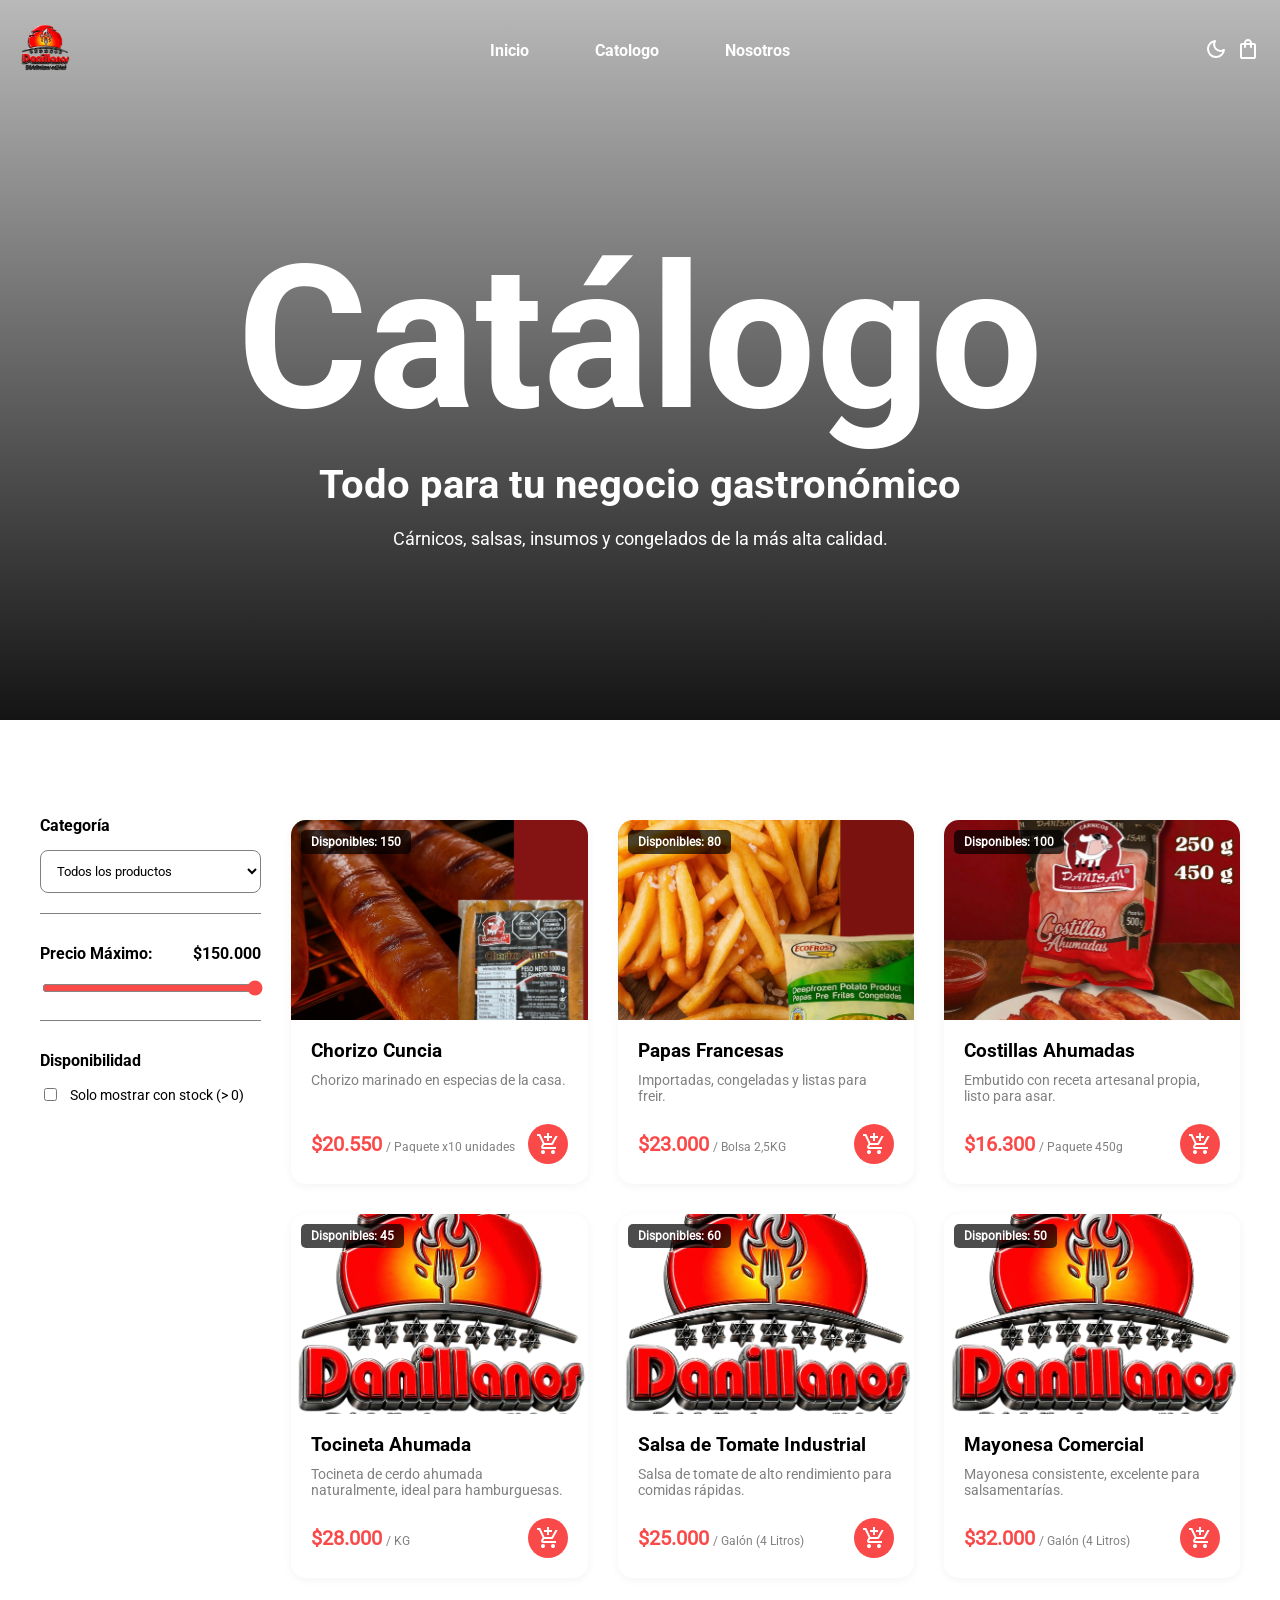
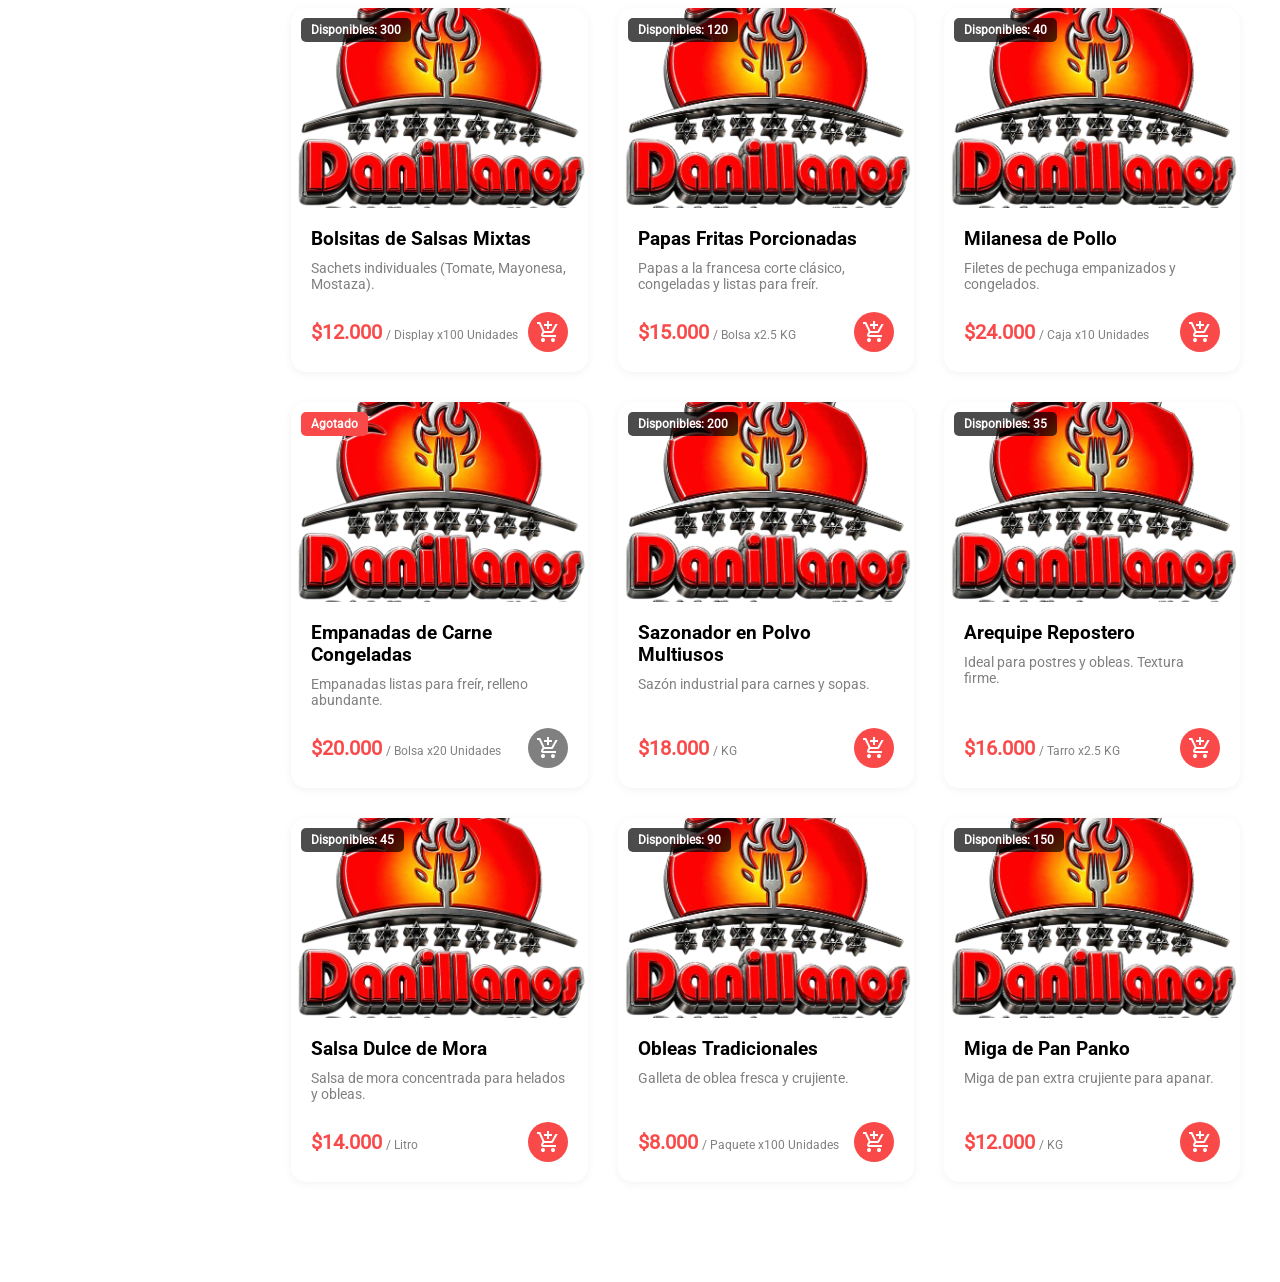
==== commit f86179ea: "main icon now is clickable" ====
--- a/catalogo.html
+++ b/catalogo.html
@@ -12,8 +12,10 @@
 <body>
     <header id="scroll-change">
         <div class="logo">
-                <img class="lightlogo" src="src/media/lightmode.png" href="/">
-                <img class="darklogo" src="src/media/darkmode.png" href="/">
+                <a href="/index.html">
+                    <img class="lightlogo" src="src/media/lightmode.png" href="/">
+                    <img class="darklogo" src="src/media/darkmode.png" href="/">
+                </a>  
             </div>
             <div class="navlinks">
                 <ul>
--- a/style.css
+++ b/style.css
@@ -97,6 +97,7 @@
     justify-content: center;
     gap: 8px;
     flex-wrap: wrap;
+    z-index: 40 !important;
 }
 
 .button-holder svg{
@@ -117,6 +118,8 @@
     border-style: none;
     padding: 20px;
     margin: 0;
+    z-index: 40 !important;
+    cursor: pointer;
 }
 
 header.scrolled{
@@ -184,6 +187,15 @@
 }
 
 @media only screen and (max-width: 923px) {
+    .main-logo{
+        height: 7%;
+        align-self: flex-start;
+    }
+    .text-holder img{
+        height: auto;
+        width: clamp(150px, 50%, 260px);
+        align-self: self-start;
+    }
     .product-grid{
         overflow-y: visible;
     }
@@ -283,6 +295,11 @@
 }
 
 @media only screen and (min-width: 923px) {
+    .text-holder img{
+        height: auto;
+        width: clamp(200px, 50%, 260px);
+        align-self: center;
+    }
     h1{
         font-family: 'roboto-titles';
         font-size: 200px;
@@ -337,8 +354,13 @@
 }
 
 .banner-sazon {
+    display: flex;
+    align-items: center;
+    align-content: center;
+    justify-content: center;
     background-color: var(--color);
     padding: 60px 20px;
+    height: 400px;
 }
 .sazon-content {
     max-width: 800px;
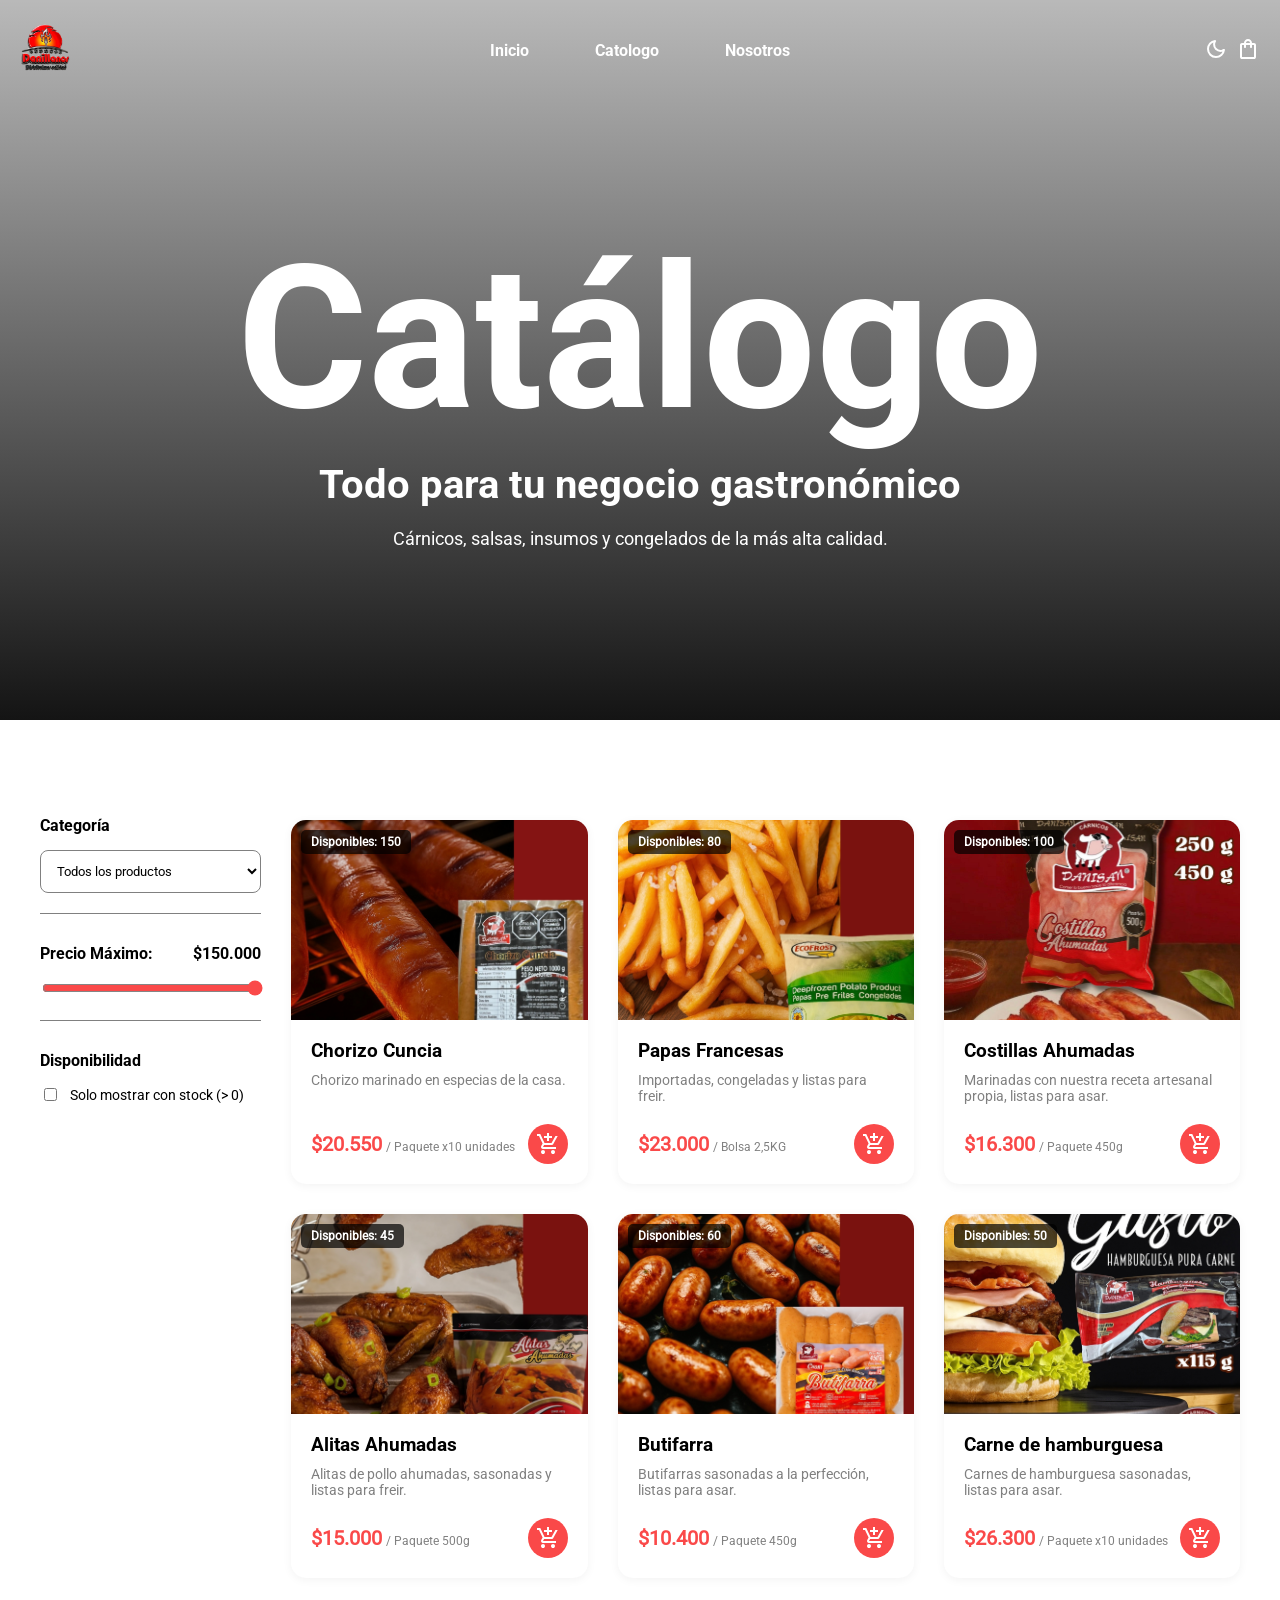
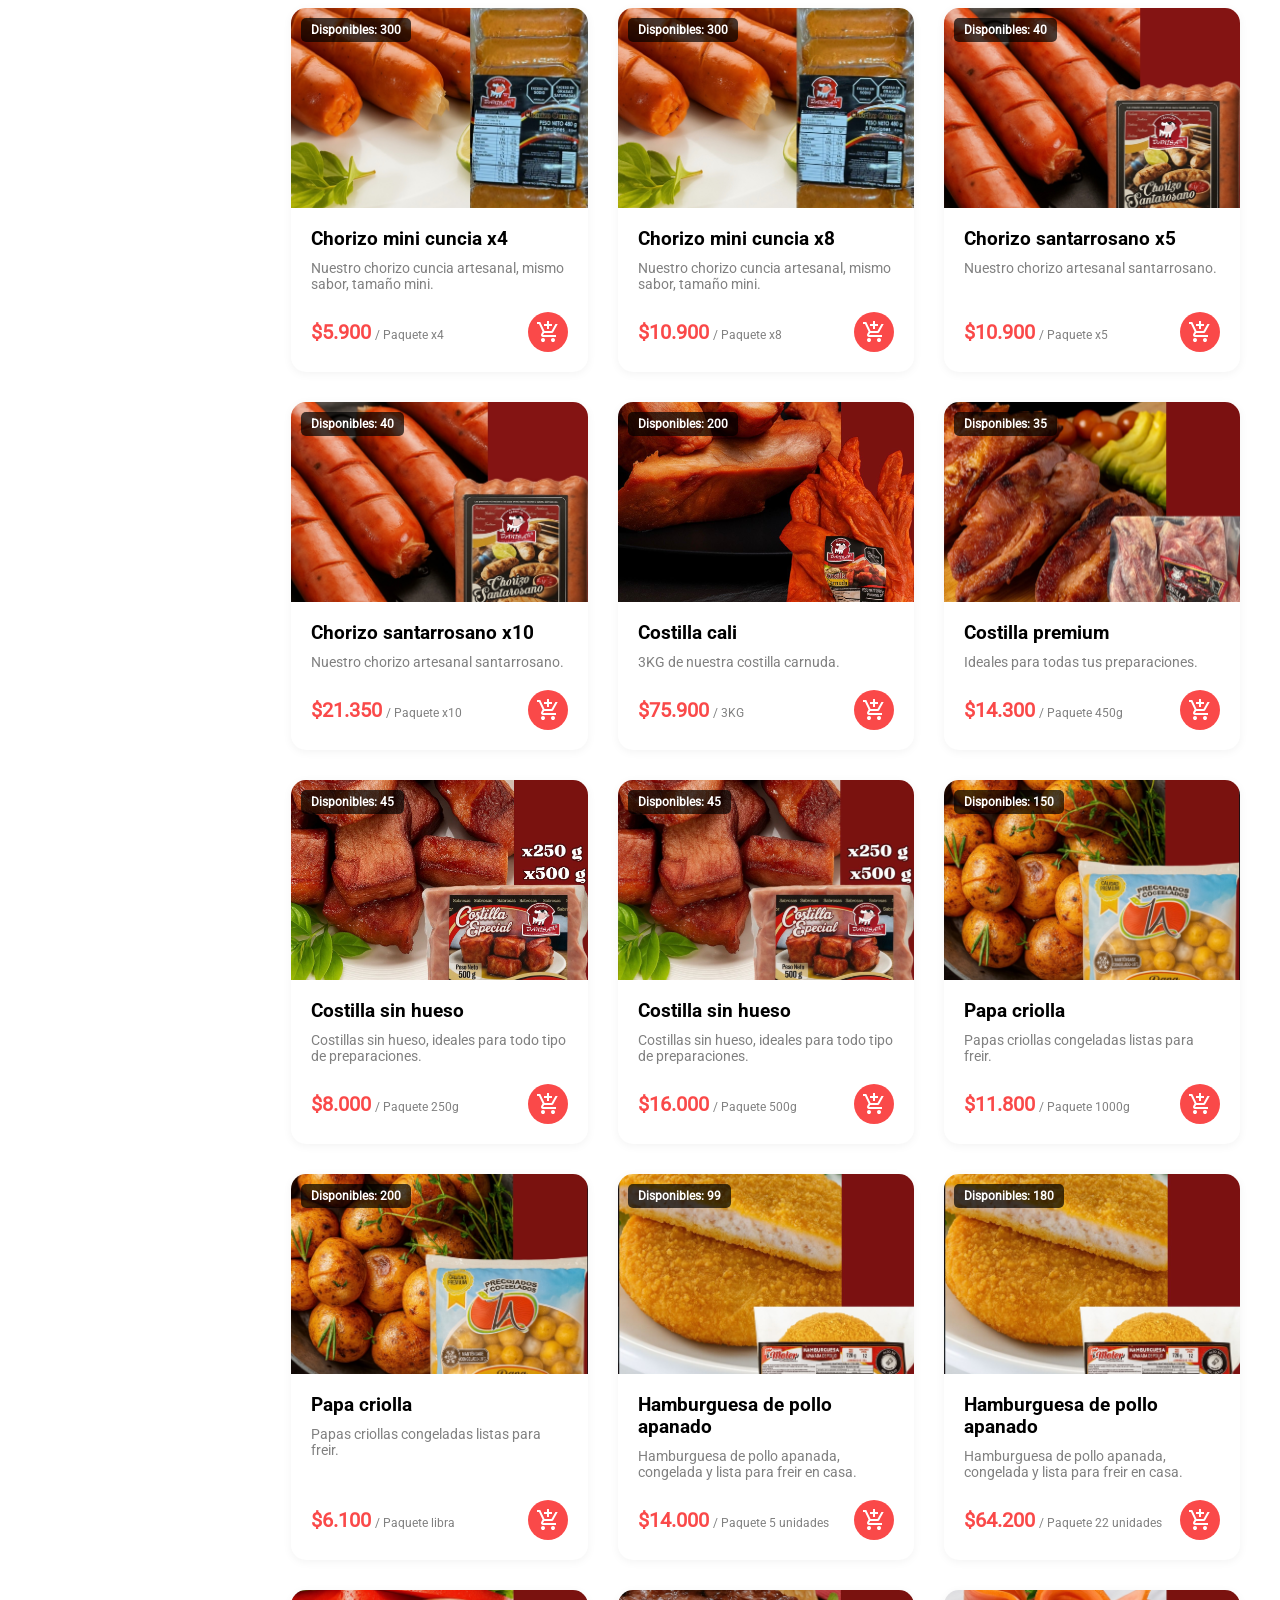
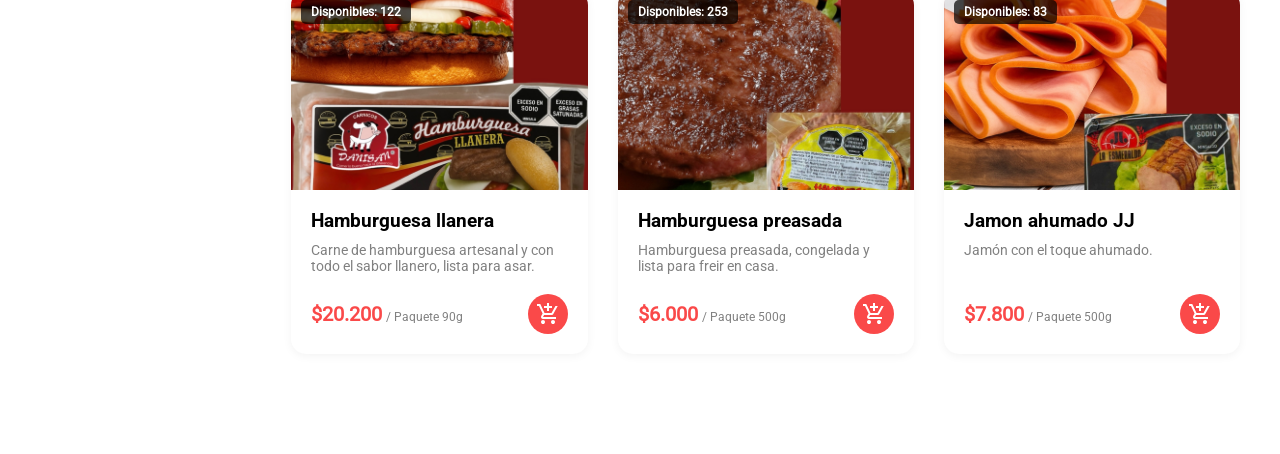
==== commit 6b8099ee: "some fixes" ====
--- a/catalogo.html
+++ b/catalogo.html
@@ -31,7 +31,7 @@
                     <svg class="sunhover" xmlns="http://www.w3.org/2000/svg" height="24px" viewBox="0 -960 960 960" width="24px" fill="#FFFFFF"><path d="M338.5-338.5Q280-397 280-480t58.5-141.5Q397-680 480-680t141.5 58.5Q680-563 680-480t-58.5 141.5Q563-280 480-280t-141.5-58.5ZM80-440q-17 0-28.5-11.5T40-480q0-17 11.5-28.5T80-520h80q17 0 28.5 11.5T200-480q0 17-11.5 28.5T160-440H80Zm720 0q-17 0-28.5-11.5T760-480q0-17 11.5-28.5T800-520h80q17 0 28.5 11.5T920-480q0 17-11.5 28.5T880-440h-80ZM451.5-771.5Q440-783 440-800v-80q0-17 11.5-28.5T480-920q17 0 28.5 11.5T520-880v80q0 17-11.5 28.5T480-760q-17 0-28.5-11.5Zm0 720Q440-63 440-80v-80q0-17 11.5-28.5T480-200q17 0 28.5 11.5T520-160v80q0 17-11.5 28.5T480-40q-17 0-28.5-11.5ZM226-678l-43-42q-12-11-11.5-28t11.5-29q12-12 29-12t28 12l42 43q11 12 11 28t-11 28q-11 12-27.5 11.5T226-678Zm494 495-42-43q-11-12-11-28.5t11-27.5q11-12 27.5-11.5T734-282l43 42q12 11 11.5 28T777-183q-12 12-29 12t-28-12Zm-42-495q-12-11-11.5-27.5T678-734l42-43q11-12 28-11.5t29 11.5q12 12 12 29t-12 28l-43 42q-12 11-28 11t-28-11ZM183-183q-12-12-12-29t12-28l43-42q12-11 28.5-11t27.5 11q12 11 11.5 27.5T282-226l-42 43q-11 12-28 11.5T183-183Z"/></svg>
                     <svg class="sun" xmlns="http://www.w3.org/2000/svg" height="24px" viewBox="0 -960 960 960" width="24px" fill="#e3e3e3"><path d="M565-395q35-35 35-85t-35-85q-35-35-85-35t-85 35q-35 35-35 85t35 85q35 35 85 35t85-35Zm-226.5 56.5Q280-397 280-480t58.5-141.5Q397-680 480-680t141.5 58.5Q680-563 680-480t-58.5 141.5Q563-280 480-280t-141.5-58.5ZM80-440q-17 0-28.5-11.5T40-480q0-17 11.5-28.5T80-520h80q17 0 28.5 11.5T200-480q0 17-11.5 28.5T160-440H80Zm720 0q-17 0-28.5-11.5T760-480q0-17 11.5-28.5T800-520h80q17 0 28.5 11.5T920-480q0 17-11.5 28.5T880-440h-80ZM451.5-771.5Q440-783 440-800v-80q0-17 11.5-28.5T480-920q17 0 28.5 11.5T520-880v80q0 17-11.5 28.5T480-760q-17 0-28.5-11.5Zm0 720Q440-63 440-80v-80q0-17 11.5-28.5T480-200q17 0 28.5 11.5T520-160v80q0 17-11.5 28.5T480-40q-17 0-28.5-11.5ZM226-678l-43-42q-12-11-11.5-28t11.5-29q12-12 29-12t28 12l42 43q11 12 11 28t-11 28q-11 12-27.5 11.5T226-678Zm494 495-42-43q-11-12-11-28.5t11-27.5q11-12 27.5-11.5T734-282l43 42q12 11 11.5 28T777-183q-12 12-29 12t-28-12Zm-42-495q-12-11-11.5-27.5T678-734l42-43q11-12 28-11.5t29 11.5q12 12 12 29t-12 28l-43 42q-12 11-28 11t-28-11ZM183-183q-12-12-12-29t12-28l43-42q12-11 28.5-11t27.5 11q12 11 11.5 27.5T282-226l-42 43q-11 12-28 11.5T183-183Zm297-297Z"/></svg>
                 </button>
-                <button class="bagicon desktop-shopping-cart">
+                <button class="bagicon desktop-shopping-cart" id="shoppingbag">
                     <svg class="baghover" xmlns="http://www.w3.org/2000/svg" height="24px" viewBox="0 -960 960 960" width="24px"><path d="M240-80q-33 0-56.5-23.5T160-160v-480q0-33 23.5-56.5T240-720h80q0-66 47-113t113-47q66 0 113 47t47 113h80q33 0 56.5 23.5T800-640v480q0 33-23.5 56.5T720-80H240Zm160-640h160q0-33-23.5-56.5T480-800q-33 0-56.5 23.5T400-720Zm228.5 188.5Q640-543 640-560v-80h-80v80q0 17 11.5 28.5T600-520q17 0 28.5-11.5Zm-240 0Q400-543 400-560v-80h-80v80q0 17 11.5 28.5T360-520q17 0 28.5-11.5Z"/></svg>
                     <svg class="bag" xmlns="http://www.w3.org/2000/svg" height="24px" viewBox="0 -960 960 960" width="24px"><path d="M240-80q-33 0-56.5-23.5T160-160v-480q0-33 23.5-56.5T240-720h80q0-66 47-113t113-47q66 0 113 47t47 113h80q33 0 56.5 23.5T800-640v480q0 33-23.5 56.5T720-80H240Zm0-80h480v-480h-80v80q0 17-11.5 28.5T600-520q-17 0-28.5-11.5T560-560v-80H400v80q0 17-11.5 28.5T360-520q-17 0-28.5-11.5T320-560v-80h-80v480Zm160-560h160q0-33-23.5-56.5T480-800q-33 0-56.5 23.5T400-720ZM240-160v-480 480Z"/></svg>
                 </button> 
@@ -53,7 +53,7 @@
                     <svg class="sunhover" xmlns="http://www.w3.org/2000/svg" height="24px" viewBox="0 -960 960 960" width="24px" fill="#FFFFFF"><path d="M338.5-338.5Q280-397 280-480t58.5-141.5Q397-680 480-680t141.5 58.5Q680-563 680-480t-58.5 141.5Q563-280 480-280t-141.5-58.5ZM80-440q-17 0-28.5-11.5T40-480q0-17 11.5-28.5T80-520h80q17 0 28.5 11.5T200-480q0 17-11.5 28.5T160-440H80Zm720 0q-17 0-28.5-11.5T760-480q0-17 11.5-28.5T800-520h80q17 0 28.5 11.5T920-480q0 17-11.5 28.5T880-440h-80ZM451.5-771.5Q440-783 440-800v-80q0-17 11.5-28.5T480-920q17 0 28.5 11.5T520-880v80q0 17-11.5 28.5T480-760q-17 0-28.5-11.5Zm0 720Q440-63 440-80v-80q0-17 11.5-28.5T480-200q17 0 28.5 11.5T520-160v80q0 17-11.5 28.5T480-40q-17 0-28.5-11.5ZM226-678l-43-42q-12-11-11.5-28t11.5-29q12-12 29-12t28 12l42 43q11 12 11 28t-11 28q-11 12-27.5 11.5T226-678Zm494 495-42-43q-11-12-11-28.5t11-27.5q11-12 27.5-11.5T734-282l43 42q12 11 11.5 28T777-183q-12 12-29 12t-28-12Zm-42-495q-12-11-11.5-27.5T678-734l42-43q11-12 28-11.5t29 11.5q12 12 12 29t-12 28l-43 42q-12 11-28 11t-28-11ZM183-183q-12-12-12-29t12-28l43-42q12-11 28.5-11t27.5 11q12 11 11.5 27.5T282-226l-42 43q-11 12-28 11.5T183-183Z"/></svg>
                     <svg class="sun" xmlns="http://www.w3.org/2000/svg" height="24px" viewBox="0 -960 960 960" width="24px" fill="#e3e3e3"><path d="M565-395q35-35 35-85t-35-85q-35-35-85-35t-85 35q-35 35-35 85t35 85q35 35 85 35t85-35Zm-226.5 56.5Q280-397 280-480t58.5-141.5Q397-680 480-680t141.5 58.5Q680-563 680-480t-58.5 141.5Q563-280 480-280t-141.5-58.5ZM80-440q-17 0-28.5-11.5T40-480q0-17 11.5-28.5T80-520h80q17 0 28.5 11.5T200-480q0 17-11.5 28.5T160-440H80Zm720 0q-17 0-28.5-11.5T760-480q0-17 11.5-28.5T800-520h80q17 0 28.5 11.5T920-480q0 17-11.5 28.5T880-440h-80ZM451.5-771.5Q440-783 440-800v-80q0-17 11.5-28.5T480-920q17 0 28.5 11.5T520-880v80q0 17-11.5 28.5T480-760q-17 0-28.5-11.5Zm0 720Q440-63 440-80v-80q0-17 11.5-28.5T480-200q17 0 28.5 11.5T520-160v80q0 17-11.5 28.5T480-40q-17 0-28.5-11.5ZM226-678l-43-42q-12-11-11.5-28t11.5-29q12-12 29-12t28 12l42 43q11 12 11 28t-11 28q-11 12-27.5 11.5T226-678Zm494 495-42-43q-11-12-11-28.5t11-27.5q11-12 27.5-11.5T734-282l43 42q12 11 11.5 28T777-183q-12 12-29 12t-28-12Zm-42-495q-12-11-11.5-27.5T678-734l42-43q11-12 28-11.5t29 11.5q12 12 12 29t-12 28l-43 42q-12 11-28 11t-28-11ZM183-183q-12-12-12-29t12-28l43-42q12-11 28.5-11t27.5 11q12 11 11.5 27.5T282-226l-42 43q-11 12-28 11.5T183-183Zm297-297Z"/></svg>
                 </button>
-                <button class="bagicon">
+                <button class="bagicon" id="shoppingbag-mobile">
                     <svg class="baghover" xmlns="http://www.w3.org/2000/svg" height="24px" viewBox="0 -960 960 960" width="24px"><path d="M240-80q-33 0-56.5-23.5T160-160v-480q0-33 23.5-56.5T240-720h80q0-66 47-113t113-47q66 0 113 47t47 113h80q33 0 56.5 23.5T800-640v480q0 33-23.5 56.5T720-80H240Zm160-640h160q0-33-23.5-56.5T480-800q-33 0-56.5 23.5T400-720Zm228.5 188.5Q640-543 640-560v-80h-80v80q0 17 11.5 28.5T600-520q17 0 28.5-11.5Zm-240 0Q400-543 400-560v-80h-80v80q0 17 11.5 28.5T360-520q17 0 28.5-11.5Z"/></svg>
                     <svg class="bag" xmlns="http://www.w3.org/2000/svg" height="24px" viewBox="0 -960 960 960" width="24px"><path d="M240-80q-33 0-56.5-23.5T160-160v-480q0-33 23.5-56.5T240-720h80q0-66 47-113t113-47q66 0 113 47t47 113h80q33 0 56.5 23.5T800-640v480q0 33-23.5 56.5T720-80H240Zm0-80h480v-480h-80v80q0 17-11.5 28.5T600-520q-17 0-28.5-11.5T560-560v-80H400v80q0 17-11.5 28.5T360-520q-17 0-28.5-11.5T320-560v-80h-80v480Zm160-560h160q0-33-23.5-56.5T480-800q-33 0-56.5 23.5T400-720ZM240-160v-480 480Z"/></svg>
                 </button> 
@@ -61,7 +61,24 @@
             </div>
             <div class="overlay" id="overlay" style="display: none;"></div>
     </header>
-
+    <div class="overlaycarrito" id="overlaycarrito" style="display: none;"></div>
+        <div class="shoppingcart" id="global-shopping-cart">
+                <div class="maincart">
+                    <svg class="bag" xmlns="http://www.w3.org/2000/svg" fill="var(--over)" viewBox="0 -960 960 960" ><path d="M240-80q-33 0-56.5-23.5T160-160v-480q0-33 23.5-56.5T240-720h80q0-66 47-113t113-47q66 0 113 47t47 113h80q33 0 56.5 23.5T800-640v480q0 33-23.5 56.5T720-80H240Zm0-80h480v-480h-80v80q0 17-11.5 28.5T600-520q-17 0-28.5-11.5T560-560v-80H400v80q0 17-11.5 28.5T360-520q-17 0-28.5-11.5T320-560v-80h-80v480Zm160-560h160q0-33-23.5-56.5T480-800q-33 0-56.5 23.5T400-720ZM240-160v-480 480Z"/></svg>
+                    <strong>Tu carrito esta vacio.</strong><br>Explora nuestra tienda para añadir elementos a tu carrito.
+                </div>
+                <div class="cartbuttons" style="gap: 8px;">
+                    <button class="controllers" id="closethecart">
+                       <svg xmlns="http://www.w3.org/2000/svg" height="24px" viewBox="0 -960 960 960" width="24px"><path d="m313-440 196 196q12 12 11.5 28T508-188q-12 11-28 11.5T452-188L188-452q-6-6-8.5-13t-2.5-15q0-8 2.5-15t8.5-13l264-264q11-11 27.5-11t28.5 11q12 12 12 28.5T508-715L313-520h447q17 0 28.5 11.5T800-480q0 17-11.5 28.5T760-440H313Z"/></svg>
+                    </button>
+                    <button class="mainbuy" style="flex: 1;">
+                        Pagar
+                    </button>
+                    <button class="controllers" id="deletethecart">
+                        <svg xmlns="http://www.w3.org/2000/svg" height="24px" viewBox="0 -960 960 960" width="24px"><path d="M280-120q-33 0-56.5-23.5T200-200v-520q-17 0-28.5-11.5T160-760q0-17 11.5-28.5T200-800h160q0-17 11.5-28.5T400-840h160q17 0 28.5 11.5T600-800h160q17 0 28.5 11.5T800-760q0 17-11.5 28.5T760-720v520q0 33-23.5 56.5T680-120H280Zm400-600H280v520h400v-520Zm-400 0v520-520Zm200 316 76 76q11 11 28 11t28-11q11-11 11-28t-11-28l-76-76 76-76q11-11 11-28t-11-28q-11-11-28-11t-28 11l-76 76-76-76q-11-11-28-11t-28 11q-11 11-11 28t11 28l76 76-76 76q-11 11-11 28t11 28q11 11 28 11t28-11l76-76Z"/></svg>
+                    </button> 
+                </div>
+        </div>
     <div class="hero catalog-hero" style="background-image: url('https://images.unsplash.com/photo-1555939594-58d7cb561ad1?w=1600&q=80'); background-size: cover; background-position: center;">
         <div class="container-overlay" style="padding-top: 80px;">
             <div class="text-holder">
--- a/style.css
+++ b/style.css
@@ -20,6 +20,7 @@
     --text: black;
     --main: rgb(250, 73, 73);
     --overlay: rgba(0, 0, 0, 0.753);
+    --over: rgb(240, 240, 240);
 }
 
 .dark{
@@ -28,6 +29,7 @@
     --text: white;
     --main: rgb(250, 73, 73);
     --overlay: rgba(255, 255, 255, 0.39);
+    --over:rgb(26, 26, 26);
 }
 
 .cart{
@@ -59,7 +61,7 @@
 }
 
 body.out{
-    overflow-y: hidden;
+    overflow-y: visible;
 }
 
 header{
@@ -156,6 +158,17 @@
     background-color: var(--overlay);
 }
 
+.overlaycarrito{
+    z-index: 50;
+    height: 150vh;
+    width: 150vw;
+    position: fixed;
+    overflow: hidden;
+    top: 0;
+    right: 0;
+    background-color: var(--overlay);
+}
+
 .container-overlay{
     position: absolute;
     height: inherit;
@@ -186,6 +199,74 @@
     background-size: cover;
 }
 
+.shoppingcart{
+    z-index: 52;
+    flex-direction: column;
+    align-items: right;
+    position: fixed;
+    height: 100dvh;
+    width: clamp(300px, 60%, 400px);
+    justify-content: end;
+    box-sizing: border-box;
+    margin: 0;
+    padding: 60px;
+    padding-top: 96px;
+    text-align: right;
+    top: 0;
+    right: 0;
+    display: none;
+    background-color: var(--color);
+    color: var(--contrast);
+    text-align: center !important;
+}
+
+.shoppingcart.out{
+    display: flex !important;
+}
+
+.shoppingcart .cartbuttons{
+    display: flex;
+    flex-direction: row;
+    justify-content: space-between;
+    height: 50px;
+    width: 100%;
+}
+
+.controllers{
+    background-color: var(--over);
+    border-radius: 8px;
+    border: none;
+    fill: var(--text);
+    width: 50px;
+}
+
+.mainbuy{
+    border-radius: 15px;
+    background-color: var(--main);
+    border: none;
+    color: white;
+    font-weight: bold;
+}
+
+.shoppingcart .maincart{
+    display: flex;
+    flex: 1;
+    flex-direction: column;
+    align-items: center;
+    justify-content: center;
+    height: 50px;
+    width: 100%;
+}
+
+.maincart svg{
+    width: 100%;
+}
+
+.overlaycarrito.out{
+    display: block !important;
+    background-color: rgba(36, 36, 36, 0.137);
+}
+
 @media only screen and (max-width: 923px) {
     .main-logo{
         height: 7%;
@@ -193,7 +274,7 @@
     }
     .text-holder img{
         height: auto;
-        width: clamp(150px, 50%, 260px);
+        width: clamp(50px, 50vh, 150px);
         align-self: self-start;
     }
     .product-grid{
@@ -245,10 +326,12 @@
         display: none;
         background-color: var(--color);
     }
+
     .menu.out{
         display: flex !important;
         background-color: var(--color);
     }
+  
     .overlay.out{
         display: block !important;
         background-color: rgba(36, 36, 36, 0.137);
@@ -394,7 +477,9 @@
     box-shadow: 0 4px 6px rgba(0,0,0,0.1);
     transition: transform 0.3s;
 }
-.product-card:hover { transform: translateY(-5px); }
+.product-card:hover { 
+    transform: translateY(-5px); 
+}
 
 .product-img {
     height: 200px;
@@ -454,14 +539,33 @@
     margin: 0 auto; 
     justify-content: center !important;
 }
-.filters { width: 250px; text-align: left; position: sticky; top: 120px;}
+.filters { 
+    width: 250px; 
+    text-align: left; 
+    position: sticky; 
+    top: 120px;
+}
 .filter-btn {
-    display: block; width: 100%; padding: 10px; margin-bottom: 10px;
-    background: none; border: 1px solid var(--contrast);
-    color: var(--text); border-radius: 5px; cursor: pointer; text-align: left;
-}
-.filter-btn.active, .filter-btn:hover { background-color: var(--main); color: white; border-color: var(--main); }
-main { flex-grow: 1; }
+    display: block; 
+    width: 100%; 
+    padding: 10px; 
+    margin-bottom: 10px;
+    background: none; 
+    border: 1px solid var(--contrast);
+    color: var(--text); 
+    border-radius: 5px; 
+    cursor: pointer; 
+    text-align: left;
+}
+
+.filter-btn.active, .filter-btn:hover { 
+    background-color: var(--main); 
+    color: white; 
+    border-color: var(--main); 
+}
+main { 
+    flex-grow: 1; 
+}
 
 
 .checkout-container { 
@@ -488,7 +592,12 @@
     background-color: transparent; border: 1px solid var(--contrast); color: var(--text); border-radius: 8px; box-sizing: border-box;
 }
 .payment-methods { display: flex; flex-direction: column; gap: 10px; margin-bottom: 20px;}
-.order-summary { background-color: rgba(128,128,128,0.1); padding: 25px; border-radius: 15px; height: fit-content; }
+.order-summary { 
+    background-color: rgba(128,128,128,0.1); 
+    padding: 25px; 
+    border-radius: 15px; 
+    height: fit-content; 
+}
 
 
 footer {
@@ -502,18 +611,26 @@
 }
 
 @media only screen and (max-width: 923px) {
-    .catalog-container { flex-direction: column; }
-    .filters { width: 100%; position: static; }
-    .checkout-grid { grid-template-columns: 1fr; }
-    footer { grid-template-columns: 1fr; }
+    .catalog-container { 
+        flex-direction: column;
+    }
+    .filters { 
+        width: 100%; 
+        position: static; 
+    }
+    .checkout-grid { 
+        grid-template-columns: 1fr; 
+    }
+    footer { 
+        grid-template-columns: 1fr; 
+    }
 }
 
 .catalog-hero {
-    height: 80vh !important; /* Más pequeño que el hero principal */
+    height: 80vh !important; 
     min-height: 400px;
 }
 
-/* Sidebar de Filtros Minimalista */
 .filters {
     width: 280px;
     background-color: transparent;
@@ -528,10 +645,11 @@
     border-bottom: 1px solid var(--contrast);
     padding-bottom: 20px;
 }
-.filter-group:last-child { border-bottom: none; }
+.filter-group:last-child { 
+    border-bottom: none; 
+}
 .filter-group h3 { font-family: 'roboto-subtitles'; font-size: 16px; margin-bottom: 15px; display: flex; justify-content: space-between;}
 
-/* Controles de Formulario Clean */
 .minimal-select {
     width: 100%;
     padding: 12px;
@@ -560,18 +678,19 @@
     color: var(--text);
 }
 
-/* Mejoras a la Tarjeta de Producto */
 .product-card {
     border: none;
     box-shadow: 0 2px 10px rgba(0,0,0,0.05);
-    background-color: var(--color); /* Soporte modo oscuro */
+    background-color: var(--color);
 }
 .dark .product-card {
     box-shadow: 0 2px 10px rgba(255,255,255,0.05);
     border: 1px solid #333;
 }
 
-.product-img { position: relative; }
+.product-img { 
+    position: relative; 
+}
 
 .stock-badge {
     position: absolute;
@@ -583,7 +702,9 @@
     font-size: 12px;
     font-weight: bold;
 }
-.stock-badge.out-stock { background-color: var(--main); }
+.stock-badge.out-stock { 
+    background-color: var(--main); 
+}
 
 .unit-text {
     font-size: 12px;
@@ -596,5 +717,118 @@
 }
 
 @media only screen and (max-width: 923px) {
-    .catalog-hero { height: 60vh !important; }
+    .catalog-hero { 
+        height: 60vh !important; 
+    }
+}
+
+.checkout-container { 
+    max-width: 1000px; 
+    margin: 150px auto 50px; 
+    padding: 0 20px; 
+    text-align: left; 
+    color: var(--text); 
+}
+        
+.checkout-steps { 
+    display: flex; 
+    justify-content: space-between; 
+    margin-bottom: 40px; 
+    border-bottom: 2px solid var(--contrast); 
+    padding-bottom: 10px;
+}
+        
+.step { 
+    color: var(--contrast); 
+    font-weight: bold; 
+    transition: color 0.3s; 
+}
+        
+.step.active { 
+    color: var(--main); 
+}
+        
+.checkout-grid { 
+    display: grid; 
+    grid-template-columns: 2fr 1fr; 
+    gap: 40px; 
+}
+        
+        
+.step-content { 
+    display: none; 
+    opacity: 0; 
+    animation: fadeIn 0.4s ease forwards; 
+}
+        
+.step-content.active { 
+    display: block; 
+    opacity: 1; 
+}
+       
+@keyframes fadeIn { 
+    from { 
+        opacity: 0; transform: translateY(10px); 
+    } to { 
+        opacity: 1; transform: translateY(0); 
+    } 
+}
+
+        
+.checkout-form input {
+            width: 100%; 
+            padding: 15px; 
+            margin-bottom: 15px; 
+            background-color: transparent; 
+            border: 1px solid var(--contrast); 
+            color: var(--text); 
+            border-radius: 8px; 
+            box-sizing: border-box; 
+            outline: none; 
+            transition: border-color 0.3s;
+        }
+        
+        
+        
+        
+.checkout-form input:focus { 
+    border-color: var(--main); 
+}
+        
+.payment-methods { 
+    display: flex; 
+    flex-direction: column; 
+    gap: 10px; 
+    margin-bottom: 20px;
+}
+        
+.pay-method { 
+    display:flex; 
+    align-items:center; 
+    gap:10px; 
+    padding:15px; 
+    border:1px solid var(--contrast); 
+    border-radius:8px; 
+    cursor:pointer; 
+}
+        
+
+.order-summary { 
+    background-color: var(--over); 
+    padding: 25px; 
+    border-radius: 15px; 
+    height: fit-content;
+}
+
+.summary-item { 
+    display:flex; 
+    justify-content:space-between; 
+    margin-bottom:10px; 
+    font-size: 15px; 
+}
+        
+@media only screen and (max-width: 923px) { 
+    .checkout-grid { 
+        grid-template-columns: 1fr; 
+    } 
 }
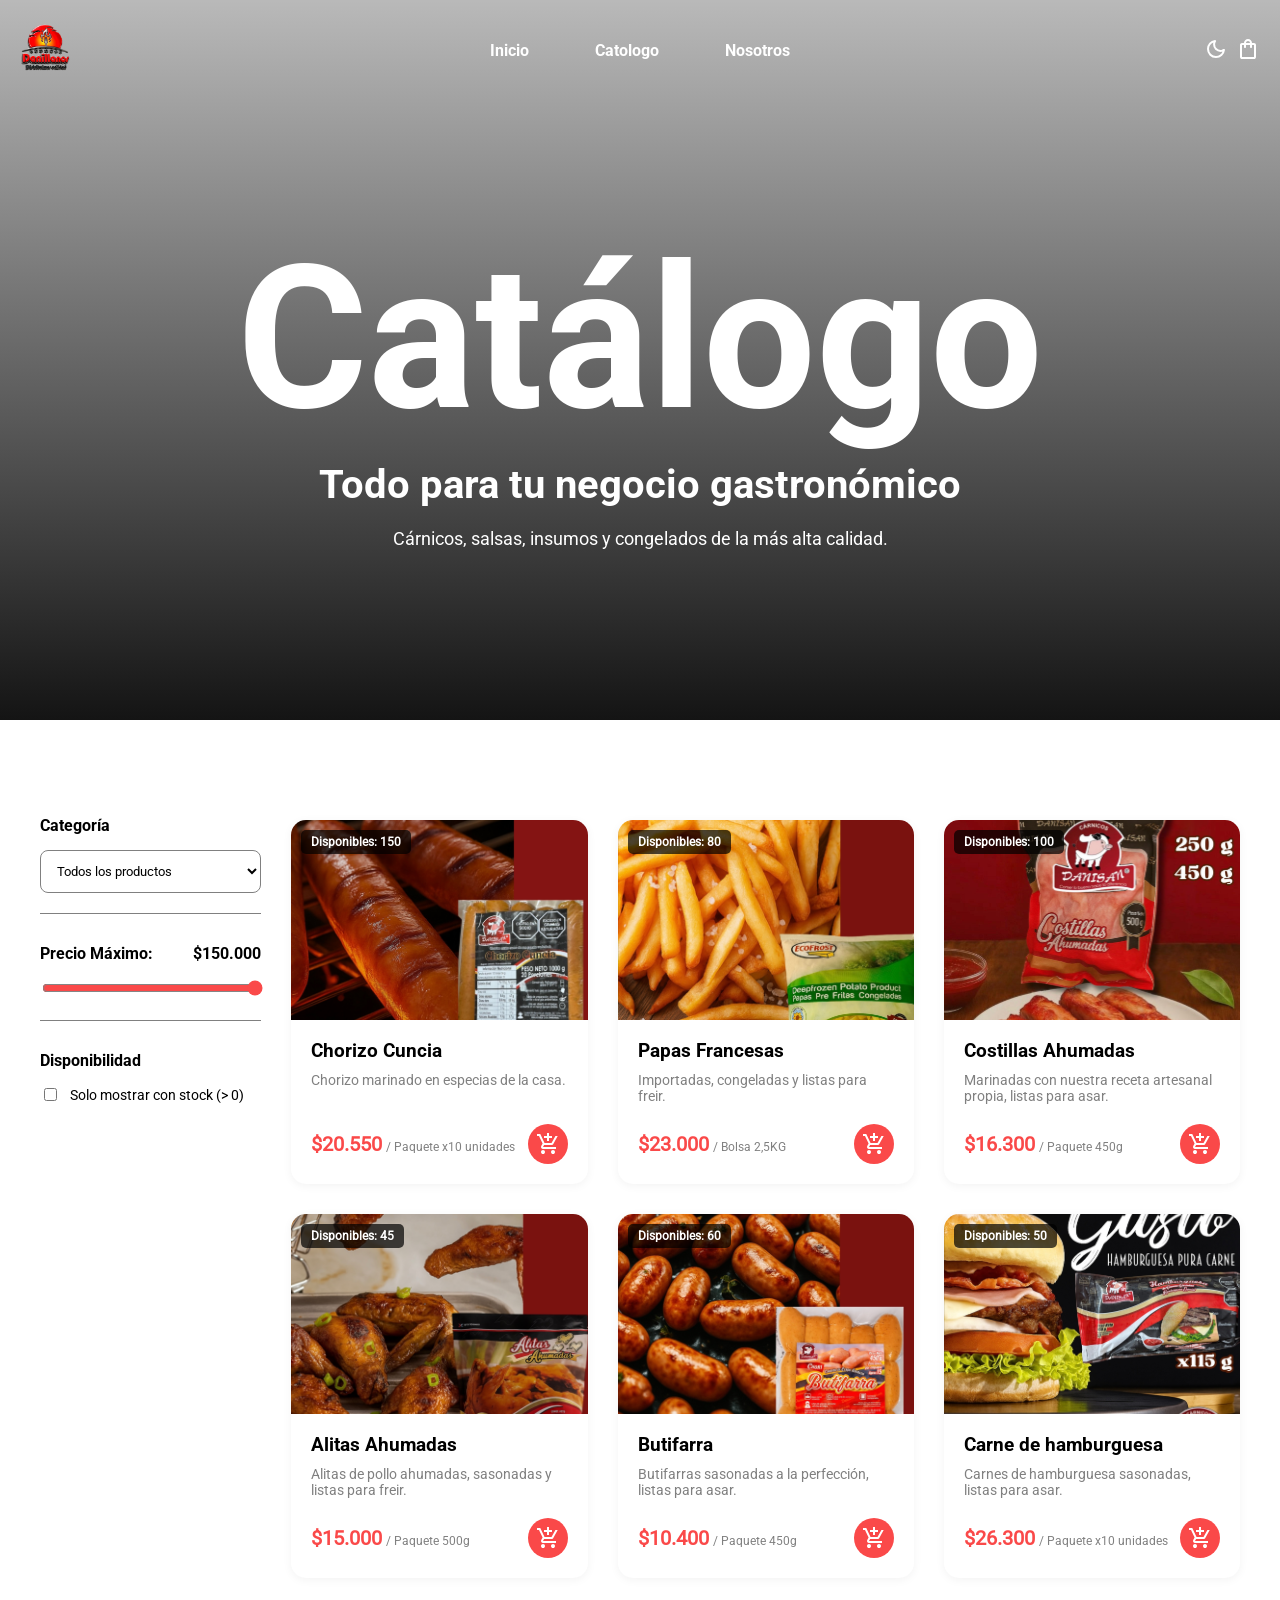
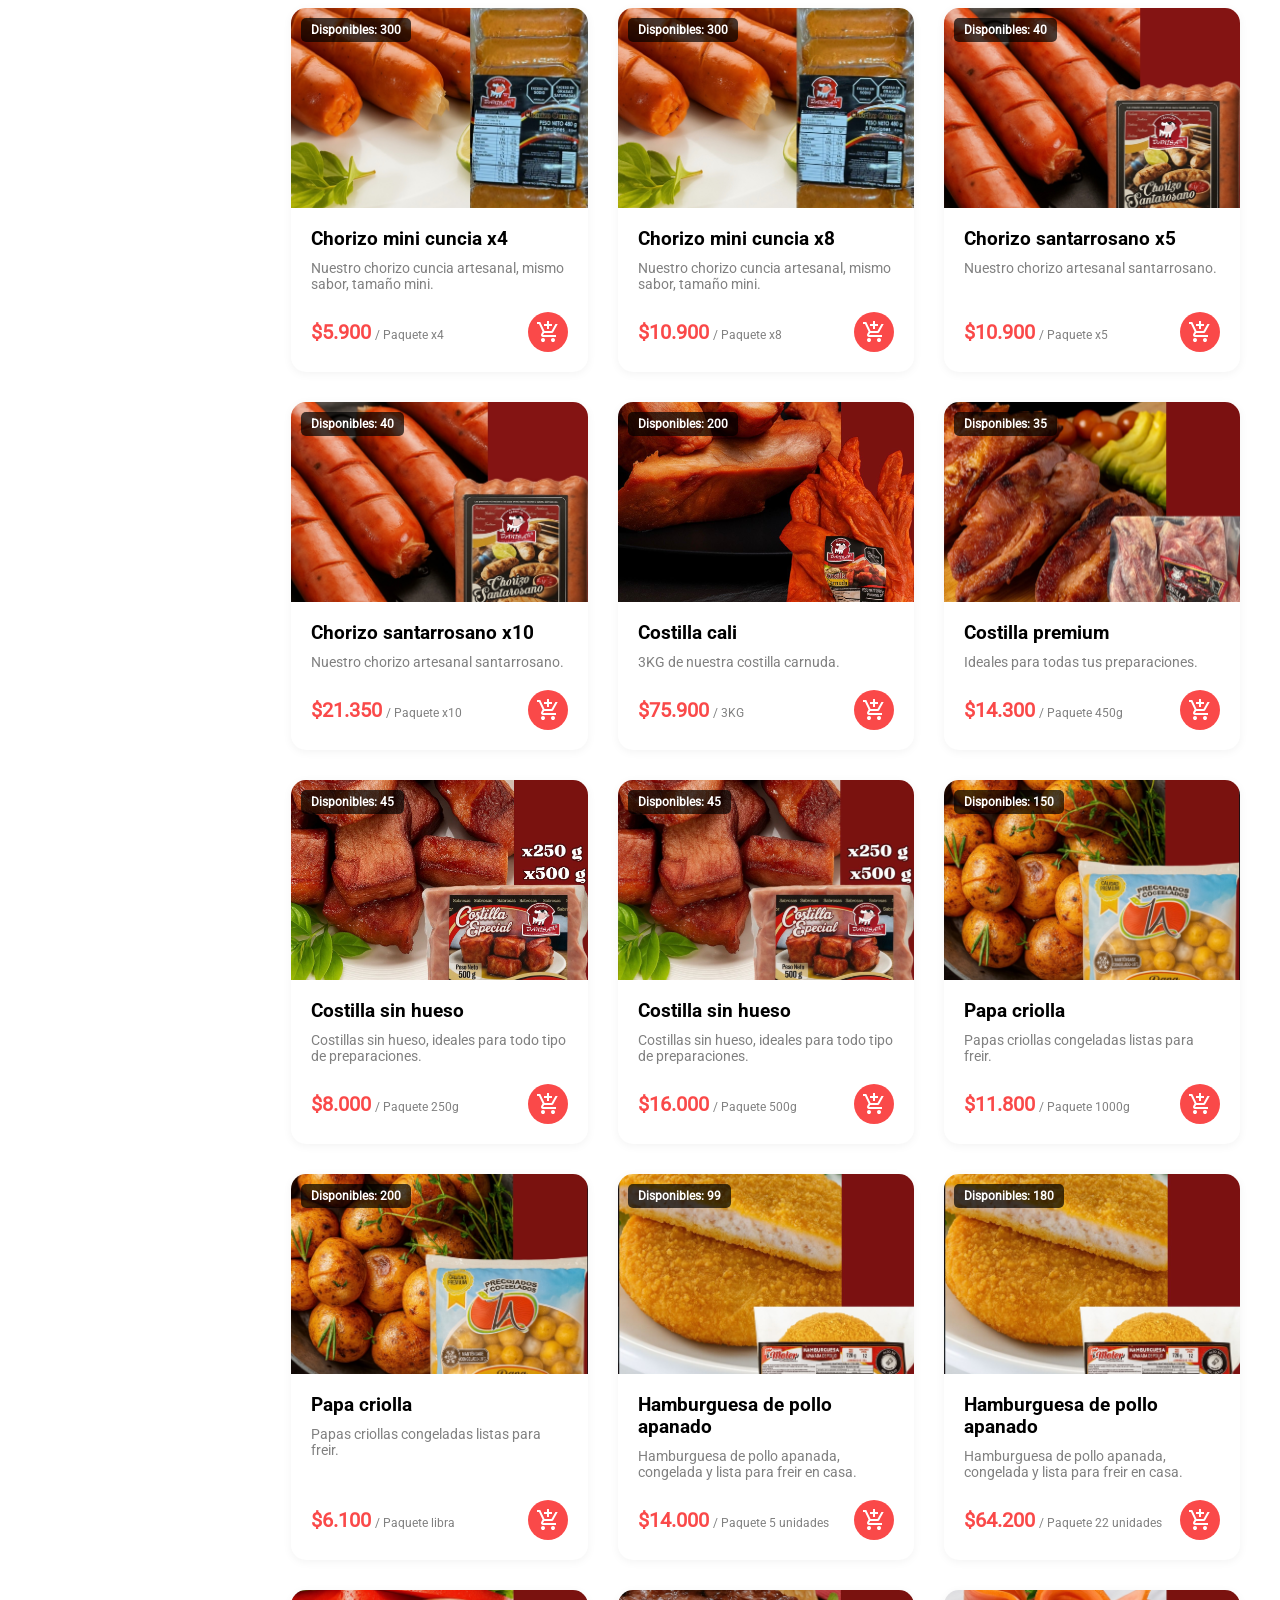
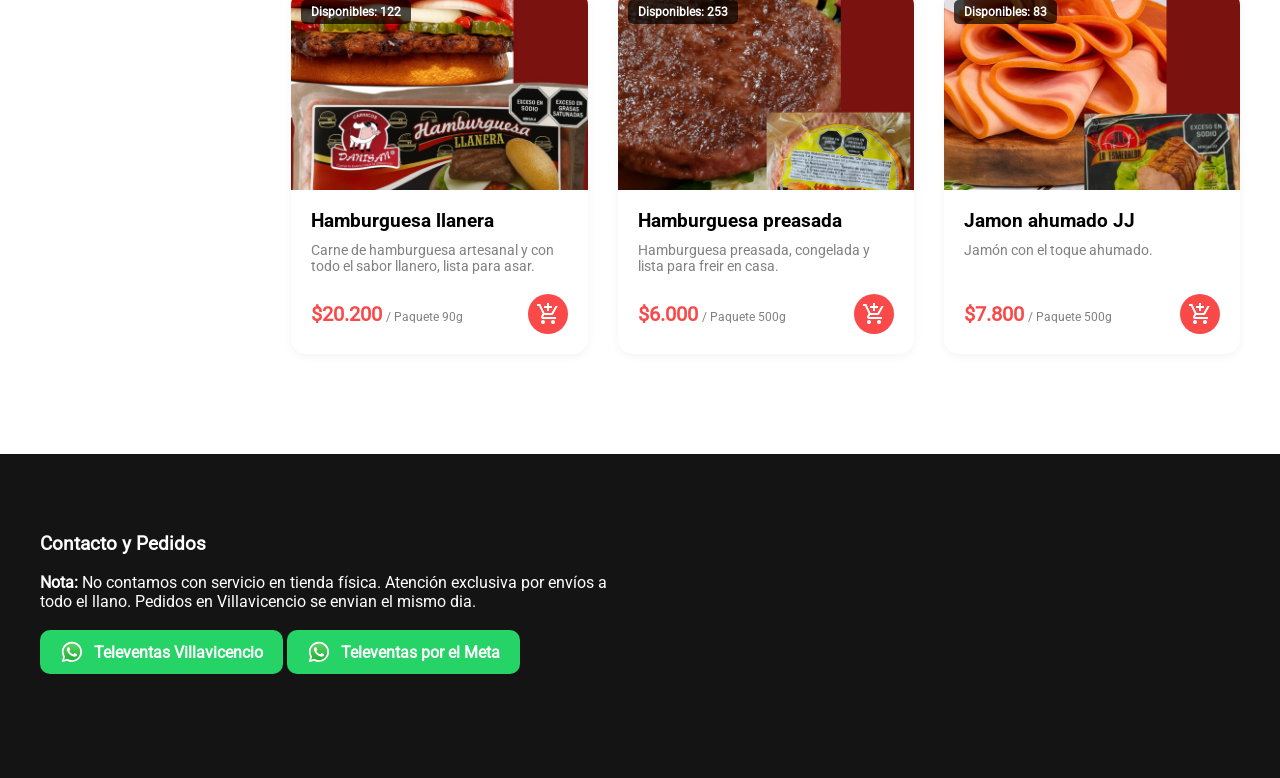
==== commit b788aed1: "footer catalogo" ====
--- a/catalogo.html
+++ b/catalogo.html
@@ -121,5 +121,23 @@
                 </div>
         </main>
     </div>
+    <footer id="jumptofooter">
+            <div class="footer-info">
+                <h3>Contacto y Pedidos</h3>
+                <p><strong>Nota:</strong> No contamos con servicio en tienda física. Atención exclusiva por envíos a todo el llano. Pedidos en Villavicencio se envian el mismo dia.</p>
+                <br>
+                <a href="https://wa.me/573182841896" target="_blank" class="whatsapp-btn" style="margin-bottom: 10px;">
+                    <svg xmlns="http://www.w3.org/2000/svg" height="24px" viewBox="0 0 175.216 175.552"><defs><linearGradient id="b" x1="85.915" x2="86.535" y1="32.567" y2="137.092" gradientUnits="userSpaceOnUse"><stop offset="0" stop-color="#57d163"/><stop offset="1" stop-color="#23b33a"/></linearGradient><filter id="a" width="1.115" height="1.114" x="-.057" y="-.057" color-interpolation-filters="sRGB"><feGaussianBlur stdDeviation="3.531"/></filter></defs><path fill="#b3b3b3" d="m54.532 138.45 2.235 1.324c9.387 5.571 20.15 8.518 31.126 8.523h.023c33.707 0 61.139-27.426 61.153-61.135.006-16.335-6.349-31.696-17.895-43.251A60.75 60.75 0 0 0 87.94 25.983c-33.733 0-61.166 27.423-61.178 61.13a60.98 60.98 0 0 0 9.349 32.535l1.455 2.312-6.179 22.558zm-40.811 23.544L24.16 123.88c-6.438-11.154-9.825-23.808-9.821-36.772.017-40.556 33.021-73.55 73.578-73.55 19.681.01 38.154 7.669 52.047 21.572s21.537 32.383 21.53 52.037c-.018 40.553-33.027 73.553-73.578 73.553h-.032c-12.313-.005-24.412-3.094-35.159-8.954zm0 0" filter="url(#a)"/><path fill="#fff" d="m12.966 161.238 10.439-38.114a73.42 73.42 0 0 1-9.821-36.772c.017-40.556 33.021-73.55 73.578-73.55 19.681.01 38.154 7.669 52.047 21.572s21.537 32.383 21.53 52.037c-.018 40.553-33.027 73.553-73.578 73.553h-.032c-12.313-.005-24.412-3.094-35.159-8.954z"/><path fill="url(#linearGradient1780)" d="M87.184 25.227c-33.733 0-61.166 27.423-61.178 61.13a60.98 60.98 0 0 0 9.349 32.535l1.455 2.312-6.179 22.559 23.146-6.069 2.235 1.324c9.387 5.571 20.15 8.518 31.126 8.524h.023c33.707 0 61.14-27.426 61.153-61.135a60.75 60.75 0 0 0-17.895-43.251 60.75 60.75 0 0 0-43.235-17.929z"/><path fill="url(#b)" d="M87.184 25.227c-33.733 0-61.166 27.423-61.178 61.13a60.98 60.98 0 0 0 9.349 32.535l1.455 2.313-6.179 22.558 23.146-6.069 2.235 1.324c9.387 5.571 20.15 8.517 31.126 8.523h.023c33.707 0 61.14-27.426 61.153-61.135a60.75 60.75 0 0 0-17.895-43.251 60.75 60.75 0 0 0-43.235-17.928z"/><path fill="#fff" fill-rule="evenodd" d="M68.772 55.603c-1.378-3.061-2.828-3.123-4.137-3.176l-3.524-.043c-1.226 0-3.218.46-4.902 2.3s-6.435 6.287-6.435 15.332 6.588 17.785 7.506 19.013 12.718 20.381 31.405 27.75c15.529 6.124 18.689 4.906 22.061 4.6s10.877-4.447 12.408-8.74 1.532-7.971 1.073-8.74-1.685-1.226-3.525-2.146-10.877-5.367-12.562-5.981-2.91-.919-4.137.921-4.746 5.979-5.819 7.206-2.144 1.381-3.984.462-7.76-2.861-14.784-9.124c-5.465-4.873-9.154-10.891-10.228-12.73s-.114-2.835.808-3.751c.825-.824 1.838-2.147 2.759-3.22s1.224-1.84 1.836-3.065.307-2.301-.153-3.22-4.032-10.011-5.666-13.647"/></svg>
+                    Televentas Villavicencio
+                </a>
+                <a href="https://wa.me/573026729216" target="_blank" class="whatsapp-btn">
+                    <svg xmlns="http://www.w3.org/2000/svg" height="24px" viewBox="0 0 175.216 175.552"><defs><linearGradient id="b" x1="85.915" x2="86.535" y1="32.567" y2="137.092" gradientUnits="userSpaceOnUse"><stop offset="0" stop-color="#57d163"/><stop offset="1" stop-color="#23b33a"/></linearGradient><filter id="a" width="1.115" height="1.114" x="-.057" y="-.057" color-interpolation-filters="sRGB"><feGaussianBlur stdDeviation="3.531"/></filter></defs><path fill="#b3b3b3" d="m54.532 138.45 2.235 1.324c9.387 5.571 20.15 8.518 31.126 8.523h.023c33.707 0 61.139-27.426 61.153-61.135.006-16.335-6.349-31.696-17.895-43.251A60.75 60.75 0 0 0 87.94 25.983c-33.733 0-61.166 27.423-61.178 61.13a60.98 60.98 0 0 0 9.349 32.535l1.455 2.312-6.179 22.558zm-40.811 23.544L24.16 123.88c-6.438-11.154-9.825-23.808-9.821-36.772.017-40.556 33.021-73.55 73.578-73.55 19.681.01 38.154 7.669 52.047 21.572s21.537 32.383 21.53 52.037c-.018 40.553-33.027 73.553-73.578 73.553h-.032c-12.313-.005-24.412-3.094-35.159-8.954zm0 0" filter="url(#a)"/><path fill="#fff" d="m12.966 161.238 10.439-38.114a73.42 73.42 0 0 1-9.821-36.772c.017-40.556 33.021-73.55 73.578-73.55 19.681.01 38.154 7.669 52.047 21.572s21.537 32.383 21.53 52.037c-.018 40.553-33.027 73.553-73.578 73.553h-.032c-12.313-.005-24.412-3.094-35.159-8.954z"/><path fill="url(#linearGradient1780)" d="M87.184 25.227c-33.733 0-61.166 27.423-61.178 61.13a60.98 60.98 0 0 0 9.349 32.535l1.455 2.312-6.179 22.559 23.146-6.069 2.235 1.324c9.387 5.571 20.15 8.518 31.126 8.524h.023c33.707 0 61.14-27.426 61.153-61.135a60.75 60.75 0 0 0-17.895-43.251 60.75 60.75 0 0 0-43.235-17.929z"/><path fill="url(#b)" d="M87.184 25.227c-33.733 0-61.166 27.423-61.178 61.13a60.98 60.98 0 0 0 9.349 32.535l1.455 2.313-6.179 22.558 23.146-6.069 2.235 1.324c9.387 5.571 20.15 8.517 31.126 8.523h.023c33.707 0 61.14-27.426 61.153-61.135a60.75 60.75 0 0 0-17.895-43.251 60.75 60.75 0 0 0-43.235-17.928z"/><path fill="#fff" fill-rule="evenodd" d="M68.772 55.603c-1.378-3.061-2.828-3.123-4.137-3.176l-3.524-.043c-1.226 0-3.218.46-4.902 2.3s-6.435 6.287-6.435 15.332 6.588 17.785 7.506 19.013 12.718 20.381 31.405 27.75c15.529 6.124 18.689 4.906 22.061 4.6s10.877-4.447 12.408-8.74 1.532-7.971 1.073-8.74-1.685-1.226-3.525-2.146-10.877-5.367-12.562-5.981-2.91-.919-4.137.921-4.746 5.979-5.819 7.206-2.144 1.381-3.984.462-7.76-2.861-14.784-9.124c-5.465-4.873-9.154-10.891-10.228-12.73s-.114-2.835.808-3.751c.825-.824 1.838-2.147 2.759-3.22s1.224-1.84 1.836-3.065.307-2.301-.153-3.22-4.032-10.011-5.666-13.647"/></svg>
+                    Televentas por el Meta
+                </a>
+            </div>
+            <div class="footer-map">
+                <iframe src="https://www.google.com/maps/embed?pb=!1m18!1m12!1m3!1d15904.606771329124!2d-73.633!3d4.133!2m3!1f0!2f0!3f0!3m2!1i1024!2i768!4f13.1!3m3!1m2!1s0x0%3A0x0!2zM0TCsDA3JzU4LjgiTiA3M8KwMzcnNTguOCJX!5e0!3m2!1ses!2sco!4v1600000000000!5m2!1ses!2sco" width="100%" height="200" style="border:0; border-radius:10px;" allowfullscreen="" loading="lazy"></iframe>
+            </div>
+        </footer>
 </body>
 </html>
